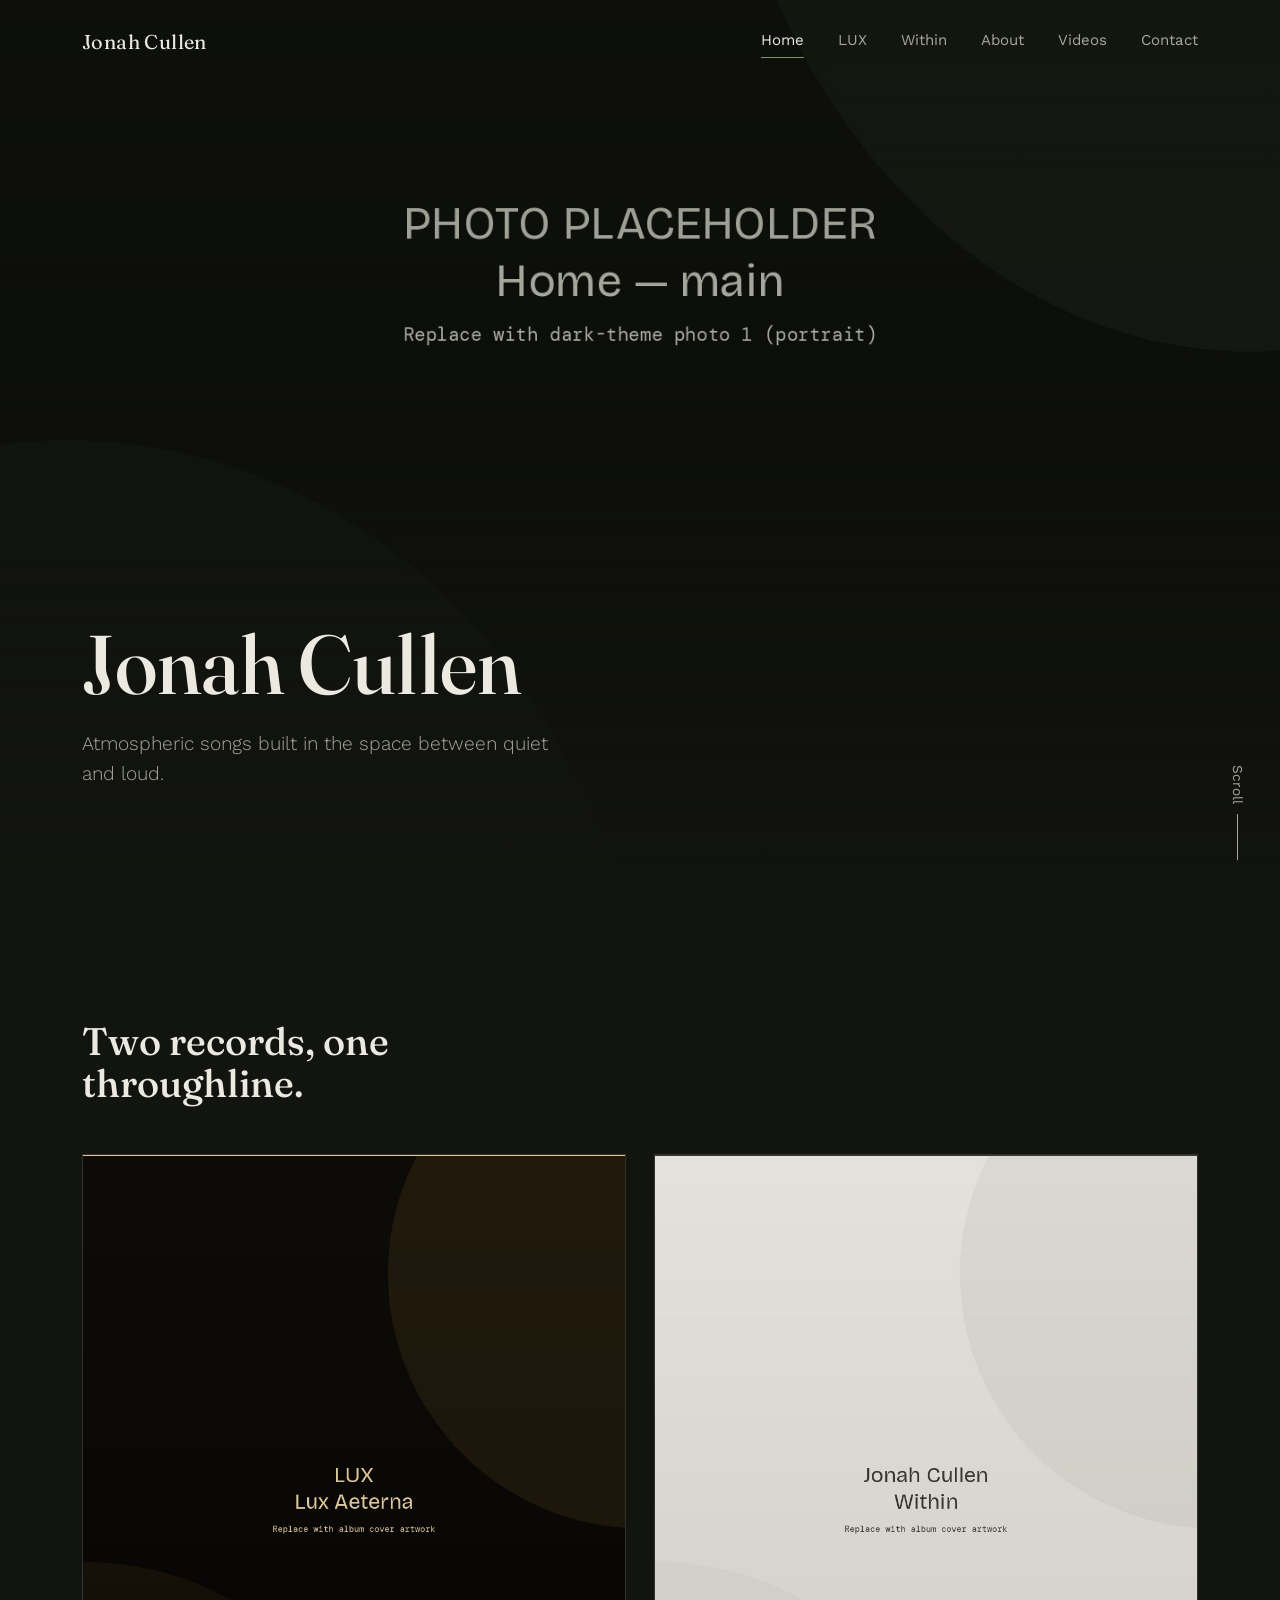
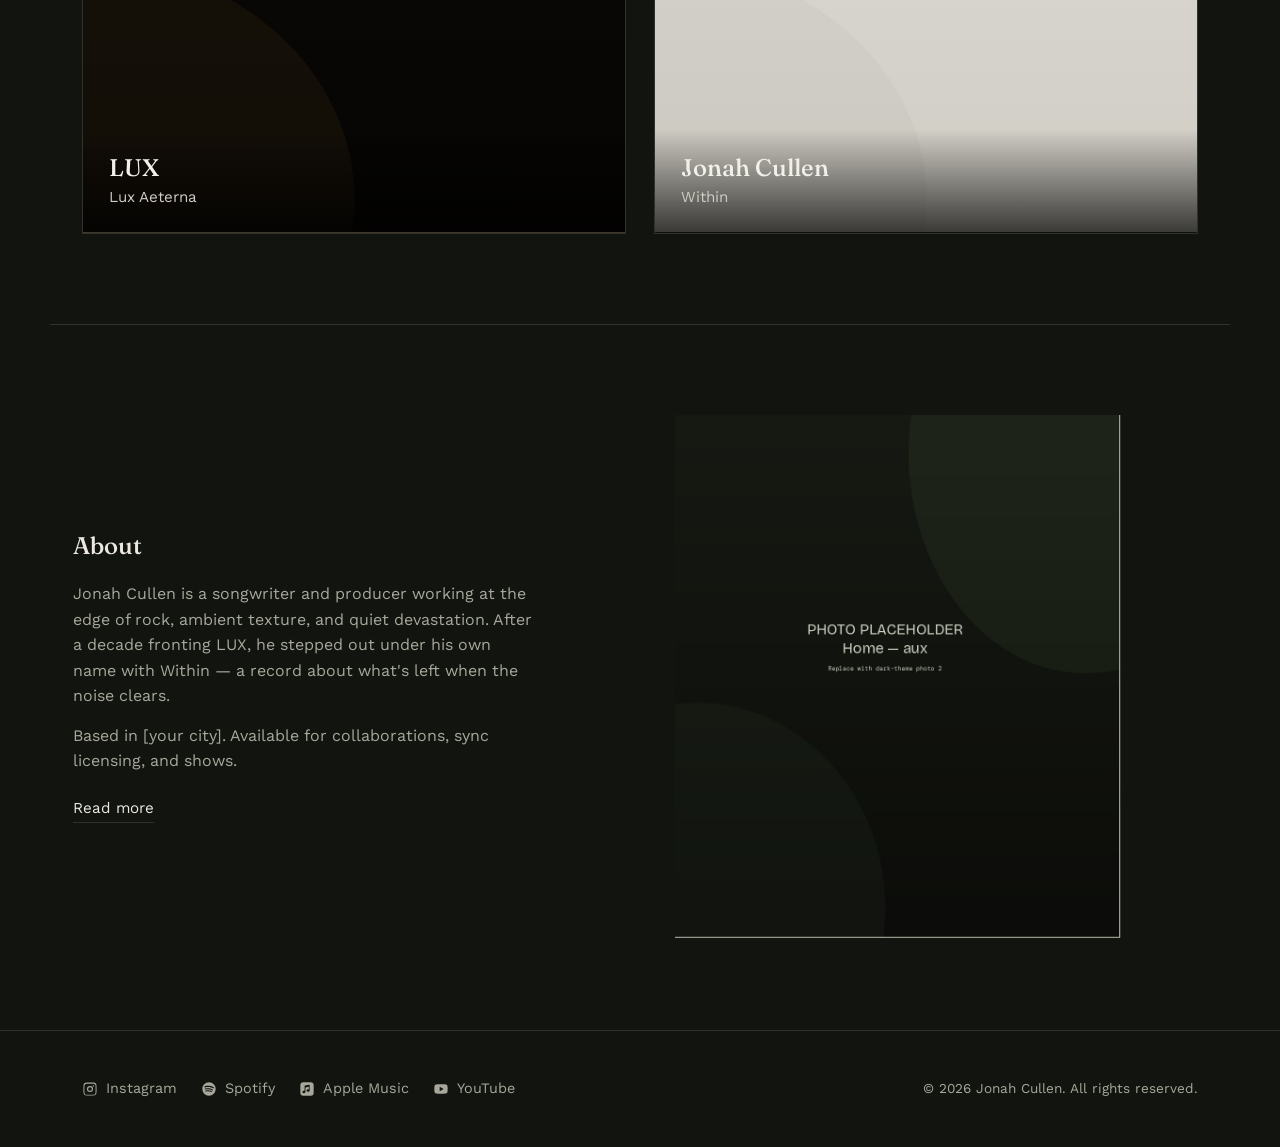
==== index.html @ a2bc6dee "initial commit template" ====
<!DOCTYPE html>
<html lang="en">
<head>
<meta charset="UTF-8">
<meta name="viewport" content="width=device-width, initial-scale=1.0">
<title>Jonah Cullen</title>
<meta name="description" content="Official site of Jonah Cullen — solo artist and former member of LUX.">
<link rel="stylesheet" href="style.css">
</head>
<body>

<header class="site-header" id="siteHeader">
  <div class="header-inner">
    <a href="index.html" class="logo">Jonah Cullen</a>
    <button class="nav-toggle" id="navToggle" aria-label="Toggle menu" aria-expanded="false"><span></span></button>
    <nav class="site-nav" id="siteNav">
      <a href="index.html" class="is-active">Home</a>
      <a href="lux.html">LUX</a>
      <a href="within.html">Within</a>
      <a href="about.html">About</a>
      <a href="videos.html">Videos</a>
      <a href="contact.html">Contact</a>
    </nav>
  </div>
</header>

<section class="hero">
  <div class="hero-media" data-parallax data-parallax-speed="0.35">
    <!-- Replace with one of your two dark-theme home photos -->
    <img src="images/home-main.jpg" alt="Jonah Cullen, dark portrait">
  </div>
  <div class="hero-scrim"></div>
  <div class="hero-content">
    <h1 class="hero-name">Jonah Cullen</h1>
    <p class="hero-tagline"><!-- PLACEHOLDER: one-line description of your sound --> Atmospheric songs built in the space between quiet and loud.</p>
  </div>
  <a href="#work" class="hero-scroll-cue">Scroll</a>
</section>

<section class="projects" id="work">
  <div class="wrap">
    <h2 class="section-title">Two records, one throughline.</h2>
    <div class="project-grid">
      <a class="project-tile" href="lux.html">
        <!-- Replace with LUX album cover -->
        <img src="images/lux-cover.jpg" alt="Lux Aeterna album cover">
        <div class="project-tile-info">
          <h3>LUX</h3>
          <p>Lux Aeterna</p>
        </div>
      </a>
      <a class="project-tile" href="within.html">
        <!-- Replace with Within album cover -->
        <img src="images/within-cover.jpg" alt="Within album cover">
        <div class="project-tile-info">
          <h3>Jonah Cullen</h3>
          <p>Within</p>
        </div>
      </a>
    </div>
  </div>
</section>

<hr class="rule">

<section class="split">
  <div class="split-text wrap" style="padding:0;">
    <h2>About</h2>
    <!-- PLACEHOLDER BIO — replace with your own copy -->
    <p>Jonah Cullen is a songwriter and producer working at the edge of rock, ambient texture, and quiet devastation. After a decade fronting LUX, he stepped out under his own name with Within — a record about what's left when the noise clears.</p>
    <p>Based in [your city]. Available for collaborations, sync licensing, and shows.</p>
    <a href="about.html" class="text-link">Read more</a>
  </div>
  <div class="split-media" data-parallax data-parallax-speed="0.12">
    <!-- Replace with your second dark-theme home photo -->
    <img src="images/home-aux.jpg" alt="Jonah Cullen, candid photo" class="small-photo">
  </div>
</section>

<footer class="site-footer">
  <div class="footer-inner">
    <div class="footer-social">
      <!-- TODO: replace href="#" with your real profile URLs -->
      <a class="social-link" href="#" target="_blank" rel="noopener" aria-label="Instagram">
        <svg viewBox="0 0 24 24"><path d="M12 2.2c3.2 0 3.6 0 4.85.07 3.25.15 4.77 1.69 4.92 4.92.06 1.25.07 1.62.07 4.81s-.01 3.56-.07 4.81c-.15 3.23-1.66 4.77-4.92 4.92-1.25.06-1.62.07-4.85.07s-3.6-.01-4.85-.07c-3.26-.15-4.77-1.7-4.92-4.92-.06-1.25-.07-1.62-.07-4.81s.02-3.56.07-4.81c.15-3.23 1.66-4.77 4.92-4.92C8.4 2.21 8.8 2.2 12 2.2zm0 1.8c-3.15 0-3.52.01-4.76.07-2.34.11-3.44 1.22-3.55 3.55-.06 1.24-.07 1.6-.07 4.75s.01 3.51.07 4.75c.11 2.32 1.2 3.44 3.55 3.55 1.24.06 1.6.07 4.76.07s3.52-.01 4.76-.07c2.34-.11 3.44-1.22 3.55-3.55.06-1.24.07-1.6.07-4.75s-.01-3.51-.07-4.75c-.11-2.32-1.2-3.44-3.55-3.55C15.52 4.01 15.15 4 12 4zm0 3.4a4.6 4.6 0 1 1 0 9.2 4.6 4.6 0 0 1 0-9.2zm0 1.8a2.8 2.8 0 1 0 0 5.6 2.8 2.8 0 0 0 0-5.6zm4.8-2.9a1.08 1.08 0 1 1 0 2.15 1.08 1.08 0 0 1 0-2.15z"/></svg>
        Instagram
      </a>
      <a class="social-link" href="#" target="_blank" rel="noopener" aria-label="Spotify">
        <svg viewBox="0 0 24 24"><path d="M12 2C6.48 2 2 6.48 2 12s4.48 10 10 10 10-4.48 10-10S17.52 2 12 2zm4.59 14.42a.62.62 0 0 1-.86.2c-2.35-1.44-5.3-1.76-8.79-.96a.62.62 0 1 1-.27-1.2c3.82-.87 7.1-.5 9.72 1.1.3.18.4.57.2.86zm1.22-2.72a.77.77 0 0 1-1.07.25c-2.69-1.65-6.79-2.13-9.97-1.17a.78.78 0 0 1-.45-1.49c3.63-1.1 8.14-.56 11.24 1.34.37.23.48.71.25 1.07zm.1-2.83c-3.23-1.92-8.56-2.1-11.65-1.16a.93.93 0 1 1-.54-1.78c3.54-1.07 9.43-.87 13.15 1.34a.93.93 0 0 1-.96 1.6z"/></svg>
        Spotify
      </a>
      <a class="social-link" href="#" target="_blank" rel="noopener" aria-label="Apple Music">
        <svg viewBox="0 0 24 24"><path d="M17.5 2h-11A4.5 4.5 0 0 0 2 6.5v11A4.5 4.5 0 0 0 6.5 22h11a4.5 4.5 0 0 0 4.5-4.5v-11A4.5 4.5 0 0 0 17.5 2zM16 7.2v6.9c0 1.2-.9 2.1-2.4 2.1-1.3 0-2.2-.7-2.2-1.8 0-1 .8-1.7 1.9-1.9l1.4-.2V8.6l-5 1v6.5c0 1.2-.9 2.1-2.4 2.1-1.3 0-2.2-.7-2.2-1.8 0-1 .8-1.7 1.9-1.9l1.4-.2V7.5c0-.4.2-.6.6-.7l6-1.2c.5-.1 1 .2 1 .8z"/></svg>
        Apple Music
      </a>
      <a class="social-link" href="#" target="_blank" rel="noopener" aria-label="YouTube">
        <svg viewBox="0 0 24 24"><path d="M22 12s0-3.2-.4-4.7a2.9 2.9 0 0 0-2-2C17.9 5 12 5 12 5s-5.9 0-7.6.3a2.9 2.9 0 0 0-2 2C2 8.8 2 12 2 12s0 3.2.4 4.7a2.9 2.9 0 0 0 2 2C6.1 19 12 19 12 19s5.9 0 7.6-.3a2.9 2.9 0 0 0 2-2C22 15.2 22 12 22 12zM10 15.5v-7l6 3.5-6 3.5z"/></svg>
        YouTube
      </a>
    </div>
    <p class="footer-note">&copy; 2026 Jonah Cullen. All rights reserved.</p>
  </div>
</footer>

<script src="script.js"></script>
</body>
</html>
---- style.css ----
/* ==========================================================================
   Jonah Cullen / LUX — site stylesheet
   ========================================================================== */

@import url('https://fonts.googleapis.com/css2?family=Fraunces:opsz,wght@9..144,300;9..144,400;9..144,500;9..144,600&family=Work+Sans:wght@300;400;500;600&display=swap');

/* ----- Reset ----- */
*, *::before, *::after { box-sizing: border-box; }
html, body, h1, h2, h3, h4, p, ul, li, figure { margin: 0; padding: 0; }
ul { list-style: none; }
a { color: inherit; text-decoration: none; }
img { max-width: 100%; display: block; }
button { font: inherit; background: none; border: none; cursor: pointer; color: inherit; }
html { scroll-behavior: smooth; }

@media (prefers-reduced-motion: reduce) {
  html { scroll-behavior: auto; }
  * { animation-duration: 0.01ms !important; animation-iteration-count: 1 !important; transition-duration: 0.01ms !important; }
}

/* ----- Design tokens: dark theme (default — Home / About / Videos / Contact) ----- */
:root {
  --bg: #12140f;
  --bg-alt: #191c16;
  --bg-raised: #1f2319;
  --text: #ece9e1;
  --text-dim: #a7a89b;
  --accent: #7c9470;
  --accent-soft: rgba(124, 148, 112, 0.16);
  --line: rgba(236, 233, 225, 0.14);
  --serif: 'Fraunces', Georgia, serif;
  --sans: 'Work Sans', -apple-system, BlinkMacSystemFont, 'Segoe UI', sans-serif;
  --maxw: 1180px;
  --focus: #d8dfce;
}

/* ----- LUX theme override ----- */
body.theme-lux {
  --bg: #0a0a09;
  --bg-alt: #131210;
  --bg-raised: #191713;
  --text: #ece6d8;
  --text-dim: #9b9284;
  --accent: #b6892f;
  --accent-soft: rgba(182, 137, 47, 0.16);
  --line: rgba(236, 230, 216, 0.14);
  --focus: #d9b86a;
}

/* ----- Within theme override (light) ----- */
body.theme-within {
  --bg: #e4e2dd;
  --bg-alt: #dbd8d1;
  --bg-raised: #d2cfc7;
  --text: #2a2a27;
  --text-dim: #6c6c66;
  --accent: #8c8b83;
  --accent-soft: rgba(60, 60, 55, 0.08);
  --line: rgba(42, 42, 39, 0.16);
  --focus: #3c3c37;
}

body {
  background: var(--bg);
  color: var(--text);
  font-family: var(--sans);
  font-weight: 400;
  line-height: 1.6;
  transition: background 0.4s ease, color 0.4s ease;
  overflow-x: hidden;
}

h1, h2, h3 { font-family: var(--serif); font-weight: 500; line-height: 1.1; }

:focus-visible {
  outline: 2px solid var(--focus);
  outline-offset: 3px;
}

.wrap { max-width: var(--maxw); margin: 0 auto; padding: 0 32px; }

.section-title {
  font-size: clamp(1.6rem, 3vw, 2.4rem);
  font-weight: 500;
  max-width: 20ch;
  margin-bottom: 1.2em;
}

.eyebrow-none { display: none; } /* placeholder hook, unused intentionally */

/* ----- Header / Nav ----- */
.site-header {
  position: fixed;
  top: 0; left: 0; right: 0;
  z-index: 100;
  padding: 26px 0;
  transition: background 0.35s ease, padding 0.35s ease, border-color 0.35s ease;
  border-bottom: 1px solid transparent;
}
.site-header.is-scrolled {
  background: rgba(18, 20, 15, 0.86);
  backdrop-filter: blur(10px);
  padding: 16px 0;
  border-bottom: 1px solid var(--line);
}
body.theme-lux .site-header.is-scrolled { background: rgba(10, 10, 9, 0.86); }
body.theme-within .site-header.is-scrolled { background: rgba(228, 226, 221, 0.88); }

.header-inner {
  max-width: var(--maxw);
  margin: 0 auto;
  padding: 0 32px;
  display: flex;
  align-items: center;
  justify-content: space-between;
}

.logo {
  font-family: var(--serif);
  font-size: 1.25rem;
  letter-spacing: 0.02em;
}

.site-nav {
  display: flex;
  gap: 34px;
}
.site-nav a {
  font-size: 0.94rem;
  color: var(--text-dim);
  position: relative;
  padding-bottom: 4px;
}
.site-nav a:hover,
.site-nav a.is-active {
  color: var(--text);
}
.site-nav a.is-active::after {
  content: '';
  position: absolute;
  left: 0; right: 0; bottom: -2px;
  height: 1px;
  background: var(--accent);
}

.nav-toggle {
  display: none;
  width: 26px; height: 20px;
  position: relative;
  z-index: 101;
}
.nav-toggle span,
.nav-toggle span::before,
.nav-toggle span::after {
  content: '';
  position: absolute;
  left: 0; right: 0;
  height: 1.5px;
  background: var(--text);
  transition: transform 0.3s ease, opacity 0.3s ease;
}
.nav-toggle span { top: 9px; }
.nav-toggle span::before { top: -8px; }
.nav-toggle span::after { top: 8px; }
.nav-toggle[aria-expanded="true"] span { background: transparent; }
.nav-toggle[aria-expanded="true"] span::before { transform: translateY(8px) rotate(45deg); }
.nav-toggle[aria-expanded="true"] span::after { transform: translateY(-8px) rotate(-45deg); }

@media (max-width: 780px) {
  .nav-toggle { display: block; }
  .site-nav {
    position: fixed;
    inset: 0;
    background: var(--bg);
    flex-direction: column;
    justify-content: center;
    align-items: center;
    gap: 28px;
    transform: translateX(100%);
    transition: transform 0.4s ease;
  }
  .site-nav a { font-size: 1.4rem; }
  .site-nav.is-open { transform: translateX(0); }
}

/* ----- Hero ----- */
.hero {
  position: relative;
  height: 100vh;
  min-height: 560px;
  overflow: hidden;
  display: flex;
  align-items: flex-end;
}
.hero-media {
  position: absolute;
  inset: -10% 0 -10% 0;
  z-index: 0;
}
.hero-media img {
  width: 100%; height: 100%;
  object-fit: cover;
  will-change: transform;
}
.hero-scrim {
  position: absolute;
  inset: 0;
  background: linear-gradient(180deg, rgba(10,10,9,0.35) 0%, rgba(10,10,9,0.15) 40%, var(--bg) 100%);
  z-index: 1;
}
body.theme-within .hero-scrim {
  background: linear-gradient(180deg, rgba(228,226,221,0.25) 0%, rgba(228,226,221,0.1) 40%, var(--bg) 100%);
}
.hero-content {
  position: relative;
  z-index: 2;
  padding: 0 32px 110px;
  max-width: var(--maxw);
  margin: 0 auto;
  width: 100%;
  opacity: 0;
  transform: translateY(18px);
  animation: hero-in 1.1s cubic-bezier(.2,.7,.3,1) 0.15s forwards;
}
@keyframes hero-in {
  to { opacity: 1; transform: translateY(0); }
}
.hero-name {
  font-size: clamp(2.6rem, 7vw, 5.2rem);
  max-width: 12ch;
}
.hero-tagline {
  margin-top: 18px;
  font-size: clamp(1rem, 1.6vw, 1.2rem);
  color: var(--text-dim);
  max-width: 42ch;
  font-weight: 300;
}
.hero-meta {
  margin-top: 14px;
  font-size: 0.95rem;
  color: var(--text-dim);
}
.hero-scroll-cue {
  position: absolute;
  right: 32px;
  bottom: 40px;
  z-index: 2;
  font-size: 0.85rem;
  color: var(--text-dim);
  writing-mode: vertical-rl;
  display: flex;
  align-items: center;
  gap: 10px;
}
.hero-scroll-cue::after {
  content: '';
  width: 1px;
  height: 46px;
  background: var(--text-dim);
}

/* ----- Buttons / links ----- */
.btn {
  display: inline-block;
  padding: 13px 28px;
  border: 1px solid var(--line);
  border-radius: 2px;
  font-size: 0.92rem;
  transition: border-color 0.25s ease, background 0.25s ease;
}
.btn:hover { border-color: var(--accent); background: var(--accent-soft); }
.btn-solid {
  background: var(--accent);
  color: var(--bg);
  border-color: var(--accent);
}
.btn-solid:hover { opacity: 0.88; background: var(--accent); }

.text-link {
  border-bottom: 1px solid var(--line);
  padding-bottom: 2px;
  font-size: 0.95rem;
}
.text-link:hover { border-color: var(--accent); color: var(--accent); }

/* ----- Projects grid (home) ----- */
.projects { padding: 120px 0 90px; }
.project-grid {
  display: grid;
  grid-template-columns: 1fr 1fr;
  gap: 28px;
  margin-top: 50px;
}
.project-tile {
  position: relative;
  display: block;
  aspect-ratio: 4 / 5;
  overflow: hidden;
  border: 1px solid var(--line);
}
.project-tile img {
  width: 100%; height: 100%;
  object-fit: cover;
  transition: transform 0.6s cubic-bezier(.2,.7,.3,1);
}
.project-tile:hover img { transform: scale(1.045); }
.project-tile-info {
  position: absolute;
  left: 0; right: 0; bottom: 0;
  padding: 26px 26px 24px;
  background: linear-gradient(0deg, rgba(0,0,0,0.72) 0%, rgba(0,0,0,0) 100%);
}
.project-tile-info h3 { font-size: 1.5rem; color: #f2f0e8; }
.project-tile-info p { color: #cfcdc2; font-size: 0.95rem; margin-top: 4px; }

@media (max-width: 700px) {
  .project-grid { grid-template-columns: 1fr; }
}

/* ----- Two-column intro / bio sections ----- */
.split {
  padding: 90px 0;
  display: grid;
  grid-template-columns: 1fr 1fr;
  gap: 70px;
  align-items: center;
}
.split.split-reverse { direction: rtl; }
.split.split-reverse > * { direction: ltr; }
.split-text h2 { margin-bottom: 22px; }
.split-text p { color: var(--text-dim); max-width: 46ch; }
.split-text p + p { margin-top: 14px; }
.split-text .text-link { display: inline-block; margin-top: 22px; }
.split-media { overflow: hidden; }
.split-media img { width: 100%; }

@media (max-width: 820px) {
  .split { grid-template-columns: 1fr; gap: 34px; padding: 60px 0; }
  .split.split-reverse { direction: ltr; }
}

/* ----- Divider ----- */
.rule {
  border: none;
  border-top: 1px solid var(--line);
  max-width: var(--maxw);
  margin: 0 auto;
}

/* ----- Album page: header block ----- */
.album-hero {
  padding: 160px 0 60px;
  text-align: center;
}
.album-hero .album-kicker {
  color: var(--text-dim);
  font-size: 0.95rem;
  margin-bottom: 10px;
}
.album-hero h1 {
  font-size: clamp(2.4rem, 6vw, 4rem);
}
.album-hero .album-year {
  color: var(--text-dim);
  margin-top: 10px;
}

.album-cover {
  width: min(340px, 70vw);
  margin: 46px auto 0;
  border: 1px solid var(--line);
  box-shadow: 0 30px 60px -20px rgba(0,0,0,0.55);
}
body.theme-within .album-cover { box-shadow: 0 30px 60px -25px rgba(0,0,0,0.18); }

/* ----- Player ----- */
.player-section { padding: 20px 0 100px; }
.player-section .wrap { max-width: 780px; }

.track-list { border-top: 1px solid var(--line); }
.track {
  display: grid;
  grid-template-columns: 40px 36px 1fr auto;
  align-items: center;
  gap: 18px;
  padding: 16px 4px;
  border-bottom: 1px solid var(--line);
  cursor: pointer;
  transition: background 0.2s ease;
}
.track:hover { background: var(--bg-alt); }
.track.is-active { background: var(--accent-soft); }
.track.is-active .track-title { color: var(--accent); }
.track-number {
  color: var(--text-dim);
  font-size: 0.9rem;
  font-variant-numeric: tabular-nums;
}
.track-play {
  width: 36px; height: 36px;
  border: 1px solid var(--line);
  border-radius: 50%;
  display: flex; align-items: center; justify-content: center;
  flex-shrink: 0;
  transition: border-color 0.2s ease, background 0.2s ease;
}
.track:hover .track-play,
.track.is-active .track-play { border-color: var(--accent); }
.track-play svg { width: 12px; height: 12px; fill: var(--text); }
.track.is-active .track-play svg { fill: var(--accent); }
.track-play .icon-pause { display: none; }
.track.is-playing .track-play .icon-play { display: none; }
.track.is-playing .track-play .icon-pause { display: block; }

.track-title { font-size: 1rem; }
.track-duration {
  color: var(--text-dim);
  font-size: 0.88rem;
  font-variant-numeric: tabular-nums;
}

.player-bar {
  margin-top: 26px;
  border: 1px solid var(--line);
  background: var(--bg-alt);
  padding: 16px 20px;
  display: grid;
  grid-template-columns: 44px 1fr auto;
  align-items: center;
  gap: 18px;
}
.player-toggle {
  width: 40px; height: 40px;
  border: 1px solid var(--line);
  border-radius: 50%;
  display: flex; align-items: center; justify-content: center;
}
.player-toggle svg { width: 13px; height: 13px; fill: var(--text); }
.player-toggle .icon-pause { display: none; }
.player-bar.is-playing .icon-play { display: none; }
.player-bar.is-playing .icon-pause { display: block; }

.player-info { min-width: 0; }
.player-track-title {
  font-size: 0.95rem;
  margin-bottom: 8px;
  white-space: nowrap;
  overflow: hidden;
  text-overflow: ellipsis;
}
.player-progress {
  height: 3px;
  background: var(--line);
  cursor: pointer;
  position: relative;
}
.player-progress-fill {
  position: absolute;
  left: 0; top: 0; bottom: 0;
  width: 0%;
  background: var(--accent);
}
.player-time {
  font-size: 0.82rem;
  color: var(--text-dim);
  font-variant-numeric: tabular-nums;
  white-space: nowrap;
}

@media (max-width: 560px) {
  .track { grid-template-columns: 28px 32px 1fr; }
  .track-duration { display: none; }
  .player-bar { grid-template-columns: 40px 1fr; }
  .player-time { display: none; }
}

/* ----- Notes / liner text on album pages ----- */
.liner-notes { padding: 30px 0 100px; }
.liner-notes .wrap { max-width: 640px; }
.liner-notes p { color: var(--text-dim); }
.liner-notes p + p { margin-top: 14px; }

/* ----- About page ----- */
.about-hero { padding: 150px 0 30px; }
.about-hero h1 { font-size: clamp(2.2rem, 5vw, 3.4rem); max-width: 14ch; }

.bio-block { padding: 50px 0; }
.bio-block .wrap { max-width: 680px; }
.bio-block p { color: var(--text-dim); font-size: 1.05rem; }
.bio-block p + p { margin-top: 18px; }

/* ----- Videos page ----- */
.videos-hero { padding: 150px 0 20px; }
.videos-hero h1 { font-size: clamp(2.2rem, 5vw, 3.4rem); }
.videos-hero p { color: var(--text-dim); margin-top: 14px; max-width: 50ch; }

.video-grid {
  padding: 50px 0 110px;
  display: grid;
  grid-template-columns: 1fr 1fr;
  gap: 40px 30px;
}
.video-card video,
.video-card .video-placeholder {
  width: 100%;
  aspect-ratio: 16 / 9;
  background: var(--bg-raised);
  border: 1px solid var(--line);
}
.video-placeholder {
  display: flex;
  align-items: center;
  justify-content: center;
  color: var(--text-dim);
  font-size: 0.9rem;
  text-align: center;
  padding: 20px;
}
.video-card h3 { margin-top: 16px; font-size: 1.1rem; font-weight: 500; }
.video-card p { color: var(--text-dim); font-size: 0.92rem; margin-top: 4px; }

@media (max-width: 780px) {
  .video-grid { grid-template-columns: 1fr; }
}

/* ----- Contact page ----- */
.contact-hero { padding: 150px 0 20px; }
.contact-hero h1 { font-size: clamp(2.2rem, 5vw, 3.4rem); }
.contact-hero p { color: var(--text-dim); margin-top: 14px; max-width: 50ch; }

.contact-block { padding: 50px 0 110px; display: grid; grid-template-columns: 1fr 1fr; gap: 60px; }
.contact-form { display: flex; flex-direction: column; gap: 18px; }
.field { display: flex; flex-direction: column; gap: 8px; }
.field label { font-size: 0.88rem; color: var(--text-dim); }
.field input, .field textarea {
  background: var(--bg-alt);
  border: 1px solid var(--line);
  color: var(--text);
  padding: 12px 14px;
  font-family: var(--sans);
  font-size: 0.95rem;
  border-radius: 2px;
}
.field textarea { resize: vertical; min-height: 130px; }
.field input:focus, .field textarea:focus { border-color: var(--accent); outline: none; }

.contact-direct h2 { margin-bottom: 18px; font-size: 1.3rem; }
.contact-direct p { color: var(--text-dim); }
.contact-social { margin-top: 28px; display: flex; gap: 20px; flex-wrap: wrap; }

@media (max-width: 780px) {
  .contact-block { grid-template-columns: 1fr; gap: 40px; }
}

/* ----- Social icons (footer + contact) ----- */
.social-link {
  display: inline-flex;
  align-items: center;
  gap: 8px;
  color: var(--text-dim);
  font-size: 0.9rem;
}
.social-link:hover { color: var(--accent); }
.social-link svg { width: 16px; height: 16px; fill: currentColor; }

/* ----- Footer ----- */
.site-footer {
  border-top: 1px solid var(--line);
  padding: 46px 0;
}
.footer-inner {
  max-width: var(--maxw);
  margin: 0 auto;
  padding: 0 32px;
  display: flex;
  justify-content: space-between;
  align-items: center;
  flex-wrap: wrap;
  gap: 20px;
}
.footer-social { display: flex; gap: 24px; flex-wrap: wrap; }
.footer-note { color: var(--text-dim); font-size: 0.85rem; }

/* ----- Utility ----- */
.small-photo {
  max-width: 420px;
}
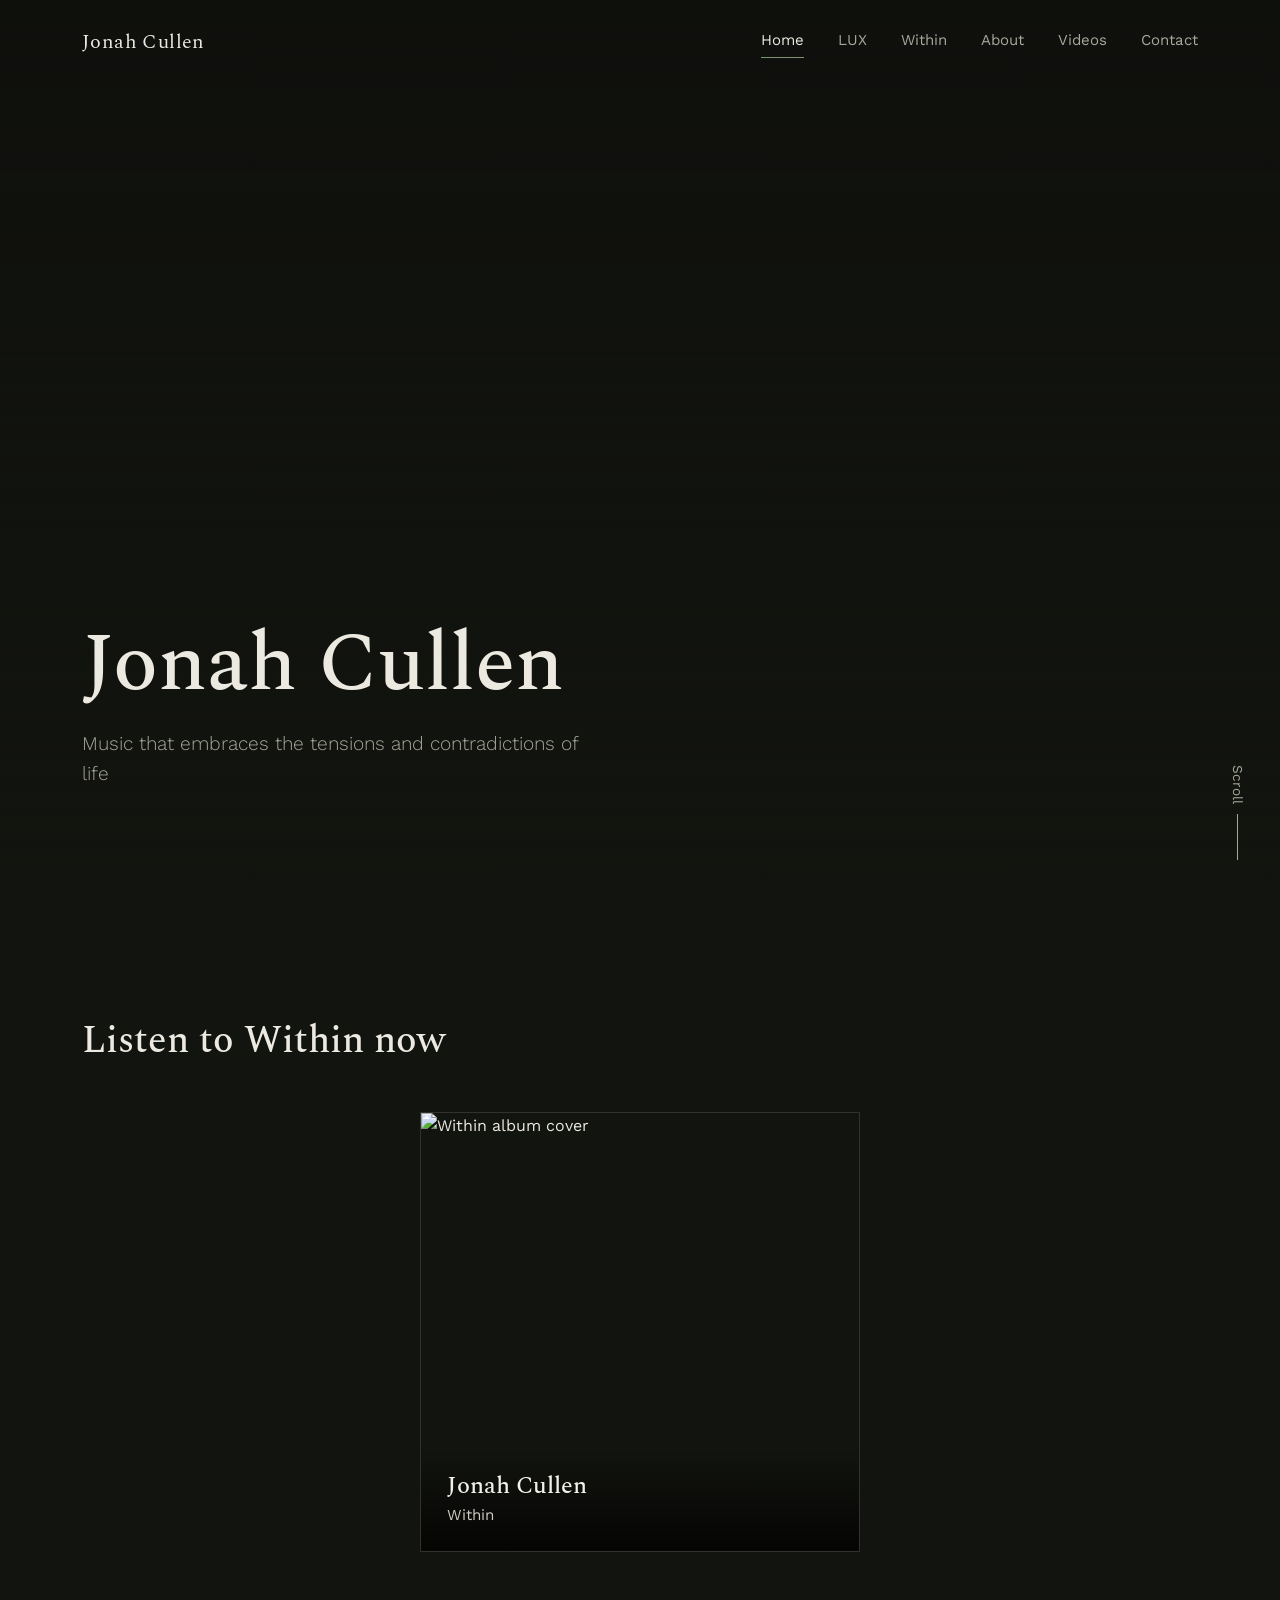
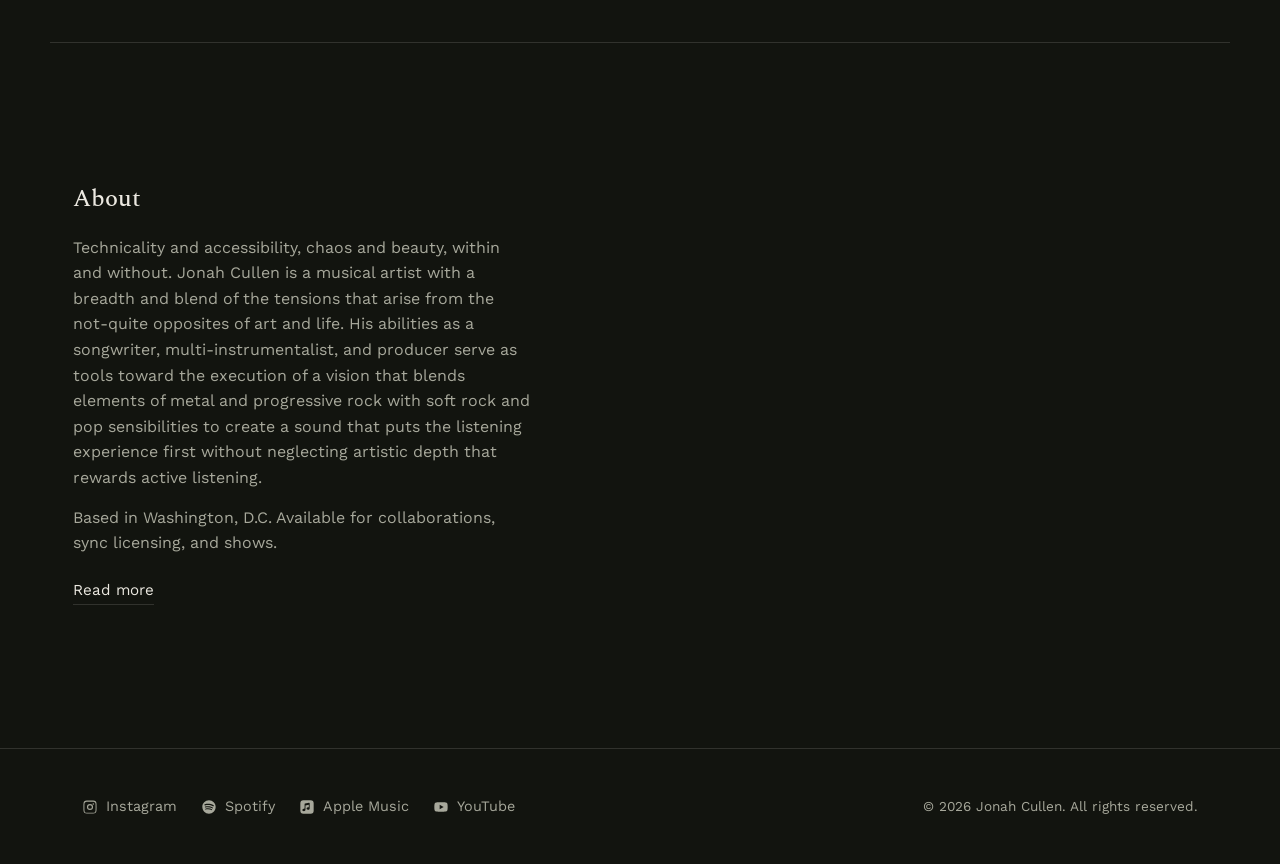
==== commit 6fdfcf09: "populate with audio files and images" ====
--- a/index.html
+++ b/index.html
@@ -4,7 +4,7 @@
 <meta charset="UTF-8">
 <meta name="viewport" content="width=device-width, initial-scale=1.0">
 <title>Jonah Cullen</title>
-<meta name="description" content="Official site of Jonah Cullen — solo artist and former member of LUX.">
+<meta name="description" content="Jonah Cullen Music - Official Site">
 <link rel="stylesheet" href="style.css">
 </head>
 <body>
@@ -24,34 +24,26 @@
   </div>
 </header>
 
-<section class="hero">
+<section class="hero hero-fit-photo">
   <div class="hero-media" data-parallax data-parallax-speed="0.35">
-    <!-- Replace with one of your two dark-theme home photos -->
-    <img src="images/home-main.jpg" alt="Jonah Cullen, dark portrait">
+    <!-- If this photo crops oddly, adjust the object-position value on
+         .hero-media img in style.css (search for "hero-media img"). -->
+    <img src="images/dark_main.jpeg" alt="Jonah Cullen, dark portrait">
   </div>
   <div class="hero-scrim"></div>
   <div class="hero-content">
     <h1 class="hero-name">Jonah Cullen</h1>
-    <p class="hero-tagline"><!-- PLACEHOLDER: one-line description of your sound --> Atmospheric songs built in the space between quiet and loud.</p>
+    <p class="hero-tagline">Music that embraces the tensions and contradictions of life</p>
   </div>
   <a href="#work" class="hero-scroll-cue">Scroll</a>
 </section>
 
 <section class="projects" id="work">
   <div class="wrap">
-    <h2 class="section-title">Two records, one throughline.</h2>
+    <h2 class="section-title">Listen to Within now</h2>
     <div class="project-grid">
-      <a class="project-tile" href="lux.html">
-        <!-- Replace with LUX album cover -->
-        <img src="images/lux-cover.jpg" alt="Lux Aeterna album cover">
-        <div class="project-tile-info">
-          <h3>LUX</h3>
-          <p>Lux Aeterna</p>
-        </div>
-      </a>
       <a class="project-tile" href="within.html">
-        <!-- Replace with Within album cover -->
-        <img src="images/within-cover.jpg" alt="Within album cover">
+        <img src="images/within_album_cover.jpg" alt="Within album cover">
         <div class="project-tile-info">
           <h3>Jonah Cullen</h3>
           <p>Within</p>
@@ -66,34 +58,33 @@
 <section class="split">
   <div class="split-text wrap" style="padding:0;">
     <h2>About</h2>
-    <!-- PLACEHOLDER BIO — replace with your own copy -->
-    <p>Jonah Cullen is a songwriter and producer working at the edge of rock, ambient texture, and quiet devastation. After a decade fronting LUX, he stepped out under his own name with Within — a record about what's left when the noise clears.</p>
-    <p>Based in [your city]. Available for collaborations, sync licensing, and shows.</p>
+    <p>Technicality and accessibility, chaos and beauty, within and without. Jonah Cullen is a musical artist with a breadth and blend of the tensions that arise from the not-quite opposites of art and life. His abilities as a songwriter, multi-instrumentalist, and producer serve as tools toward the execution of a vision that blends elements of metal and progressive rock with soft rock and pop sensibilities to create a sound that puts the listening experience first without neglecting artistic depth that rewards active listening.</p>
+    <p>Based in Washington, D.C. Available for collaborations, sync licensing, and shows.</p>
     <a href="about.html" class="text-link">Read more</a>
   </div>
   <div class="split-media" data-parallax data-parallax-speed="0.12">
-    <!-- Replace with your second dark-theme home photo -->
-    <img src="images/home-aux.jpg" alt="Jonah Cullen, candid photo" class="small-photo">
+    <!-- If this photo crops oddly, adjust the object-position value on
+         .split-media img in style.css (search for "split-media img"). -->
+    <img src="images/dark1.jpg" alt="Jonah Cullen, bio photo" class="small-photo">
   </div>
 </section>
 
 <footer class="site-footer">
   <div class="footer-inner">
     <div class="footer-social">
-      <!-- TODO: replace href="#" with your real profile URLs -->
-      <a class="social-link" href="#" target="_blank" rel="noopener" aria-label="Instagram">
+      <a class="social-link" href="https://www.instagram.com/jonah_cullen?stkn=MzIwM2lxb25rYWd0&utm_source=qr" target="_blank" rel="noopener" aria-label="Instagram">
         <svg viewBox="0 0 24 24"><path d="M12 2.2c3.2 0 3.6 0 4.85.07 3.25.15 4.77 1.69 4.92 4.92.06 1.25.07 1.62.07 4.81s-.01 3.56-.07 4.81c-.15 3.23-1.66 4.77-4.92 4.92-1.25.06-1.62.07-4.85.07s-3.6-.01-4.85-.07c-3.26-.15-4.77-1.7-4.92-4.92-.06-1.25-.07-1.62-.07-4.81s.02-3.56.07-4.81c.15-3.23 1.66-4.77 4.92-4.92C8.4 2.21 8.8 2.2 12 2.2zm0 1.8c-3.15 0-3.52.01-4.76.07-2.34.11-3.44 1.22-3.55 3.55-.06 1.24-.07 1.6-.07 4.75s.01 3.51.07 4.75c.11 2.32 1.2 3.44 3.55 3.55 1.24.06 1.6.07 4.76.07s3.52-.01 4.76-.07c2.34-.11 3.44-1.22 3.55-3.55.06-1.24.07-1.6.07-4.75s-.01-3.51-.07-4.75c-.11-2.32-1.2-3.44-3.55-3.55C15.52 4.01 15.15 4 12 4zm0 3.4a4.6 4.6 0 1 1 0 9.2 4.6 4.6 0 0 1 0-9.2zm0 1.8a2.8 2.8 0 1 0 0 5.6 2.8 2.8 0 0 0 0-5.6zm4.8-2.9a1.08 1.08 0 1 1 0 2.15 1.08 1.08 0 0 1 0-2.15z"/></svg>
         Instagram
       </a>
-      <a class="social-link" href="#" target="_blank" rel="noopener" aria-label="Spotify">
+      <a class="social-link" href="https://open.spotify.com/artist/4zawUawusSTIvIQHtU4E2L?si=zxTXXb7mRJS4Yf6BM6Irqg&utm_source=copy-link" target="_blank" rel="noopener" aria-label="Spotify">
         <svg viewBox="0 0 24 24"><path d="M12 2C6.48 2 2 6.48 2 12s4.48 10 10 10 10-4.48 10-10S17.52 2 12 2zm4.59 14.42a.62.62 0 0 1-.86.2c-2.35-1.44-5.3-1.76-8.79-.96a.62.62 0 1 1-.27-1.2c3.82-.87 7.1-.5 9.72 1.1.3.18.4.57.2.86zm1.22-2.72a.77.77 0 0 1-1.07.25c-2.69-1.65-6.79-2.13-9.97-1.17a.78.78 0 0 1-.45-1.49c3.63-1.1 8.14-.56 11.24 1.34.37.23.48.71.25 1.07zm.1-2.83c-3.23-1.92-8.56-2.1-11.65-1.16a.93.93 0 1 1-.54-1.78c3.54-1.07 9.43-.87 13.15 1.34a.93.93 0 0 1-.96 1.6z"/></svg>
         Spotify
       </a>
-      <a class="social-link" href="#" target="_blank" rel="noopener" aria-label="Apple Music">
+      <a class="social-link" href="https://music.apple.com/us/artist/jonah-cullen/1609430647" target="_blank" rel="noopener" aria-label="Apple Music">
         <svg viewBox="0 0 24 24"><path d="M17.5 2h-11A4.5 4.5 0 0 0 2 6.5v11A4.5 4.5 0 0 0 6.5 22h11a4.5 4.5 0 0 0 4.5-4.5v-11A4.5 4.5 0 0 0 17.5 2zM16 7.2v6.9c0 1.2-.9 2.1-2.4 2.1-1.3 0-2.2-.7-2.2-1.8 0-1 .8-1.7 1.9-1.9l1.4-.2V8.6l-5 1v6.5c0 1.2-.9 2.1-2.4 2.1-1.3 0-2.2-.7-2.2-1.8 0-1 .8-1.7 1.9-1.9l1.4-.2V7.5c0-.4.2-.6.6-.7l6-1.2c.5-.1 1 .2 1 .8z"/></svg>
         Apple Music
       </a>
-      <a class="social-link" href="#" target="_blank" rel="noopener" aria-label="YouTube">
+      <a class="social-link" href="https://m.youtube.com/channel/UCbyR0lU6v4YIGfctLWPCSPg" target="_blank" rel="noopener" aria-label="YouTube">
         <svg viewBox="0 0 24 24"><path d="M22 12s0-3.2-.4-4.7a2.9 2.9 0 0 0-2-2C17.9 5 12 5 12 5s-5.9 0-7.6.3a2.9 2.9 0 0 0-2 2C2 8.8 2 12 2 12s0 3.2.4 4.7a2.9 2.9 0 0 0 2 2C6.1 19 12 19 12 19s5.9 0 7.6-.3a2.9 2.9 0 0 0 2-2C22 15.2 22 12 22 12zM10 15.5v-7l6 3.5-6 3.5z"/></svg>
         YouTube
       </a>
--- a/style.css
+++ b/style.css
@@ -2,7 +2,7 @@
    Jonah Cullen / LUX — site stylesheet
    ========================================================================== */
 
-@import url('https://fonts.googleapis.com/css2?family=Fraunces:opsz,wght@9..144,300;9..144,400;9..144,500;9..144,600&family=Work+Sans:wght@300;400;500;600&display=swap');
+@import url('https://fonts.googleapis.com/css2?family=Spectral:wght@300;400;500;600;700&family=Work+Sans:wght@300;400;500;600&display=swap');
 
 /* ----- Reset ----- */
 *, *::before, *::after { box-sizing: border-box; }
@@ -28,7 +28,7 @@
   --accent: #7c9470;
   --accent-soft: rgba(124, 148, 112, 0.16);
   --line: rgba(236, 233, 225, 0.14);
-  --serif: 'Fraunces', Georgia, serif;
+  --serif: 'Spectral', Georgia, serif;
   --sans: 'Work Sans', -apple-system, BlinkMacSystemFont, 'Segoe UI', sans-serif;
   --maxw: 1180px;
   --focus: #d8dfce;
@@ -186,8 +186,14 @@
 /* ----- Hero ----- */
 .hero {
   position: relative;
-  height: 100vh;
-  min-height: 560px;
+  /* On most screens this is simply 100vh. But on very wide/short screens,
+     forcing the box to exactly 100vh can make it wider (relative to its
+     height) than the hero photo itself — which forces object-fit:cover to
+     crop the top/bottom to fill that shape. This grows the box taller than
+     100vh on those screens instead, so the full photo shows with no
+     top/bottom crop. Update the 2384/4240 ratio if you swap in a
+     differently-shaped hero photo (height/width of the actual image, in px). */
+  min-height: max(560px, 100vh, calc(100vw * 2384 / 4240));
   overflow: hidden;
   display: flex;
   align-items: flex-end;
@@ -200,6 +206,12 @@
 .hero-media img {
   width: 100%; height: 100%;
   object-fit: cover;
+  /* Adjust the second value (0-100%) to shift which part of the photo stays visible:
+     0% = show as much of the top as the crop allows, 100% = show the bottom.
+     This is already set to 0% (maximum top). See the message accompanying this
+     file for why a photo can still get cropped even at this setting, and what
+     to do about it. */
+  object-position: 50% 0%;
   will-change: transform;
 }
 .hero-scrim {
@@ -284,24 +296,30 @@
 }
 .text-link:hover { border-color: var(--accent); color: var(--accent); }
 
-/* ----- Projects grid (home) ----- */
+/* ----- Featured album (home) ----- */
 .projects { padding: 120px 0 90px; }
 .project-grid {
-  display: grid;
-  grid-template-columns: 1fr 1fr;
-  gap: 28px;
+  display: flex;
+  justify-content: center;
   margin-top: 50px;
+}
+.project-grid .project-tile {
+  width: min(440px, 100%);
 }
 .project-tile {
   position: relative;
   display: block;
-  aspect-ratio: 4 / 5;
+  /* Album covers are almost always square — keeping this at 1:1 means a square
+     cover image shows in full, uncropped. If your cover art isn't square, change
+     this to match its actual ratio (e.g. 4 / 5) instead of forcing a crop. */
+  aspect-ratio: 1 / 1;
   overflow: hidden;
   border: 1px solid var(--line);
 }
 .project-tile img {
   width: 100%; height: 100%;
   object-fit: cover;
+  object-position: center;
   transition: transform 0.6s cubic-bezier(.2,.7,.3,1);
 }
 .project-tile:hover img { transform: scale(1.045); }
@@ -314,9 +332,6 @@
 .project-tile-info h3 { font-size: 1.5rem; color: #f2f0e8; }
 .project-tile-info p { color: #cfcdc2; font-size: 0.95rem; margin-top: 4px; }
 
-@media (max-width: 700px) {
-  .project-grid { grid-template-columns: 1fr; }
-}
 
 /* ----- Two-column intro / bio sections ----- */
 .split {
@@ -333,7 +348,15 @@
 .split-text p + p { margin-top: 14px; }
 .split-text .text-link { display: inline-block; margin-top: 22px; }
 .split-media { overflow: hidden; }
-.split-media img { width: 100%; }
+.split-media img {
+  width: 100%;
+  height: 100%;
+  aspect-ratio: 4 / 5;
+  object-fit: cover;
+  /* Adjust the second value to shift which part of the photo stays visible,
+     same as the hero image above (0% = top, 100% = bottom). */
+  object-position: 50% 30%;
+}
 
 @media (max-width: 820px) {
   .split { grid-template-columns: 1fr; gap: 34px; padding: 60px 0; }
@@ -475,6 +498,26 @@
   .player-time { display: none; }
 }
 
+/* ----- Album credits ----- */
+.credits-list {
+  border-top: 1px solid var(--line);
+  margin-top: 6px;
+}
+.credits-row {
+  display: grid;
+  grid-template-columns: 1fr 1fr;
+  gap: 20px;
+  padding: 13px 0;
+  border-bottom: 1px solid var(--line);
+}
+.credits-role {
+  color: var(--text-dim);
+  font-size: 0.92rem;
+}
+.credits-name {
+  font-size: 0.95rem;
+}
+
 /* ----- Notes / liner text on album pages ----- */
 .liner-notes { padding: 30px 0 100px; }
 .liner-notes .wrap { max-width: 640px; }
@@ -496,26 +539,25 @@
 .videos-hero p { color: var(--text-dim); margin-top: 14px; max-width: 50ch; }
 
 .video-grid {
-  padding: 50px 0 110px;
+  max-width: var(--maxw);
+  margin: 0 auto;
+  padding: 50px 32px 110px;
   display: grid;
   grid-template-columns: 1fr 1fr;
   gap: 40px 30px;
 }
-.video-card video,
-.video-card .video-placeholder {
+.video-embed {
   width: 100%;
   aspect-ratio: 16 / 9;
   background: var(--bg-raised);
   border: 1px solid var(--line);
-}
-.video-placeholder {
-  display: flex;
-  align-items: center;
-  justify-content: center;
-  color: var(--text-dim);
-  font-size: 0.9rem;
-  text-align: center;
-  padding: 20px;
+  overflow: hidden;
+}
+.video-embed iframe {
+  width: 100%;
+  height: 100%;
+  border: 0;
+  display: block;
 }
 .video-card h3 { margin-top: 16px; font-size: 1.1rem; font-weight: 500; }
 .video-card p { color: var(--text-dim); font-size: 0.92rem; margin-top: 4px; }
@@ -529,7 +571,7 @@
 .contact-hero h1 { font-size: clamp(2.2rem, 5vw, 3.4rem); }
 .contact-hero p { color: var(--text-dim); margin-top: 14px; max-width: 50ch; }
 
-.contact-block { padding: 50px 0 110px; display: grid; grid-template-columns: 1fr 1fr; gap: 60px; }
+.contact-block { max-width: var(--maxw); margin: 0 auto; padding: 50px 32px 110px; display: grid; grid-template-columns: 1fr 1fr; gap: 60px; }
 .contact-form { display: flex; flex-direction: column; gap: 18px; }
 .field { display: flex; flex-direction: column; gap: 8px; }
 .field label { font-size: 0.88rem; color: var(--text-dim); }
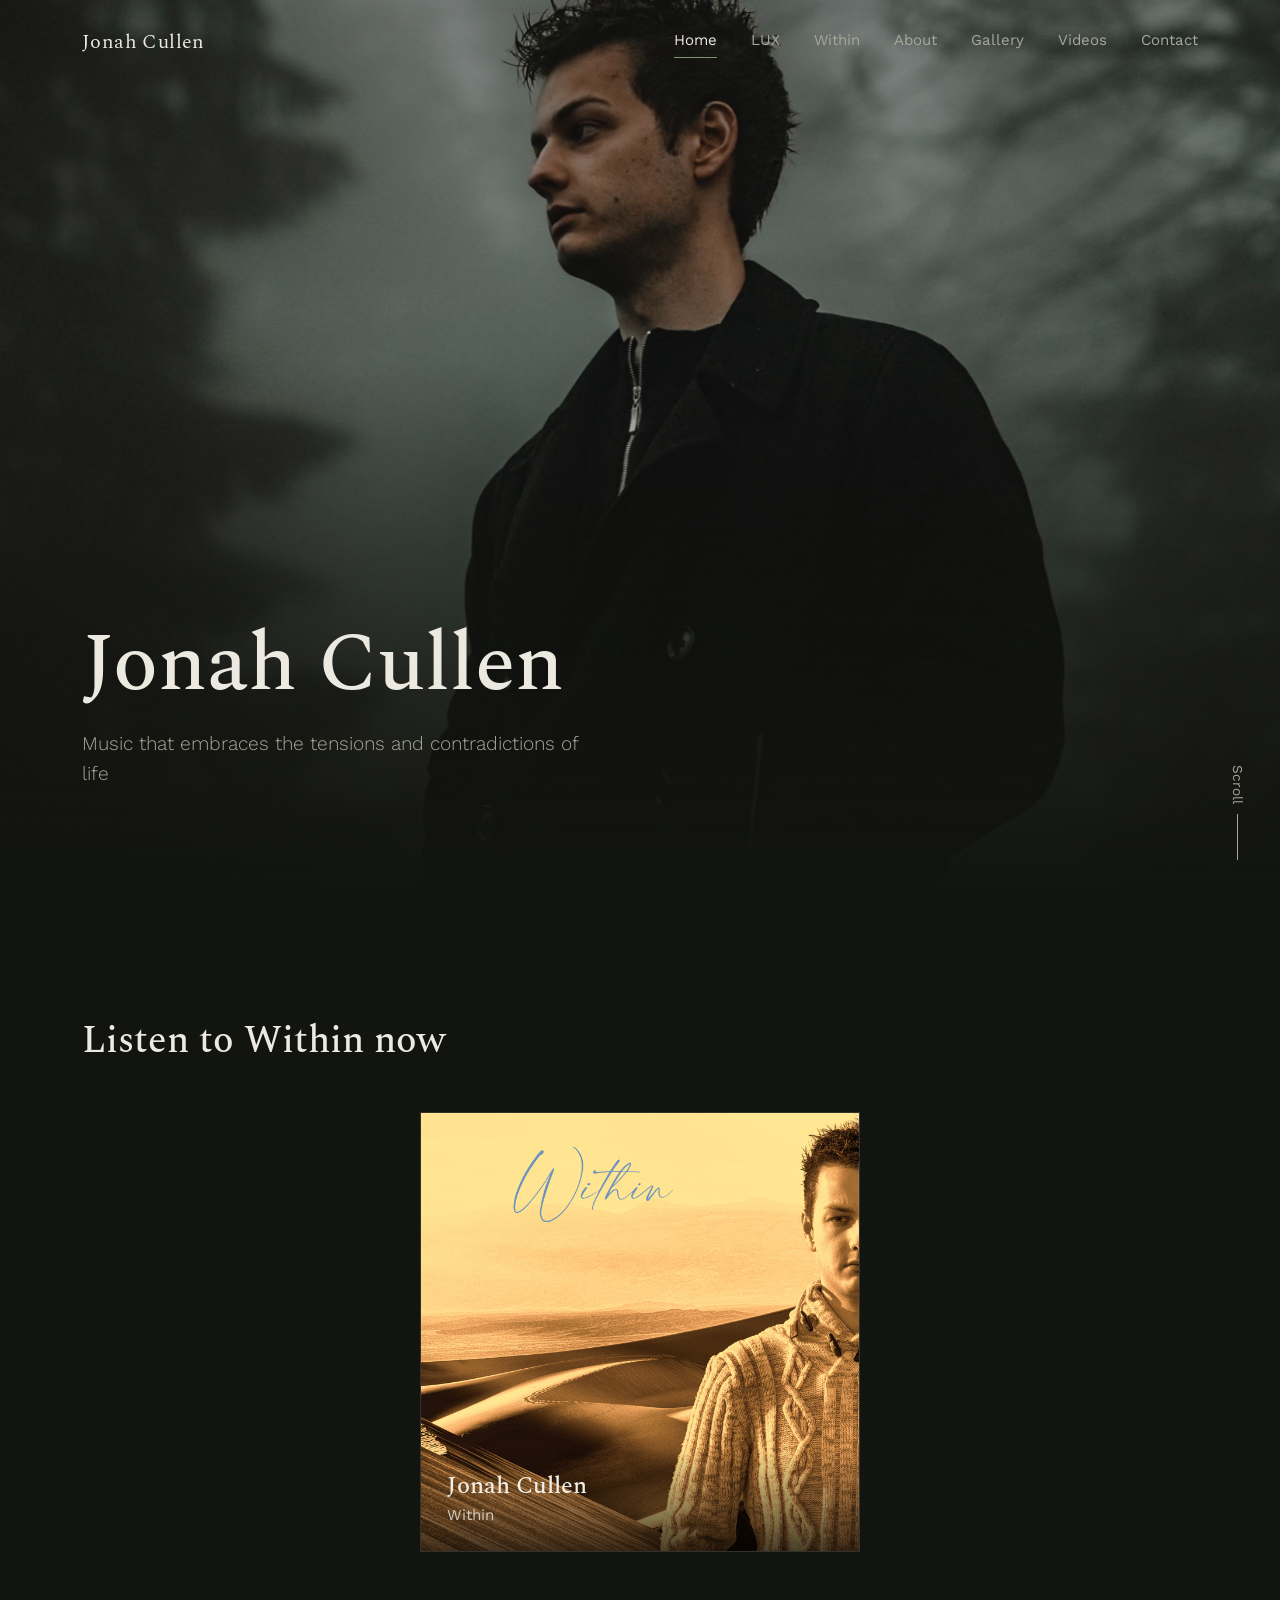
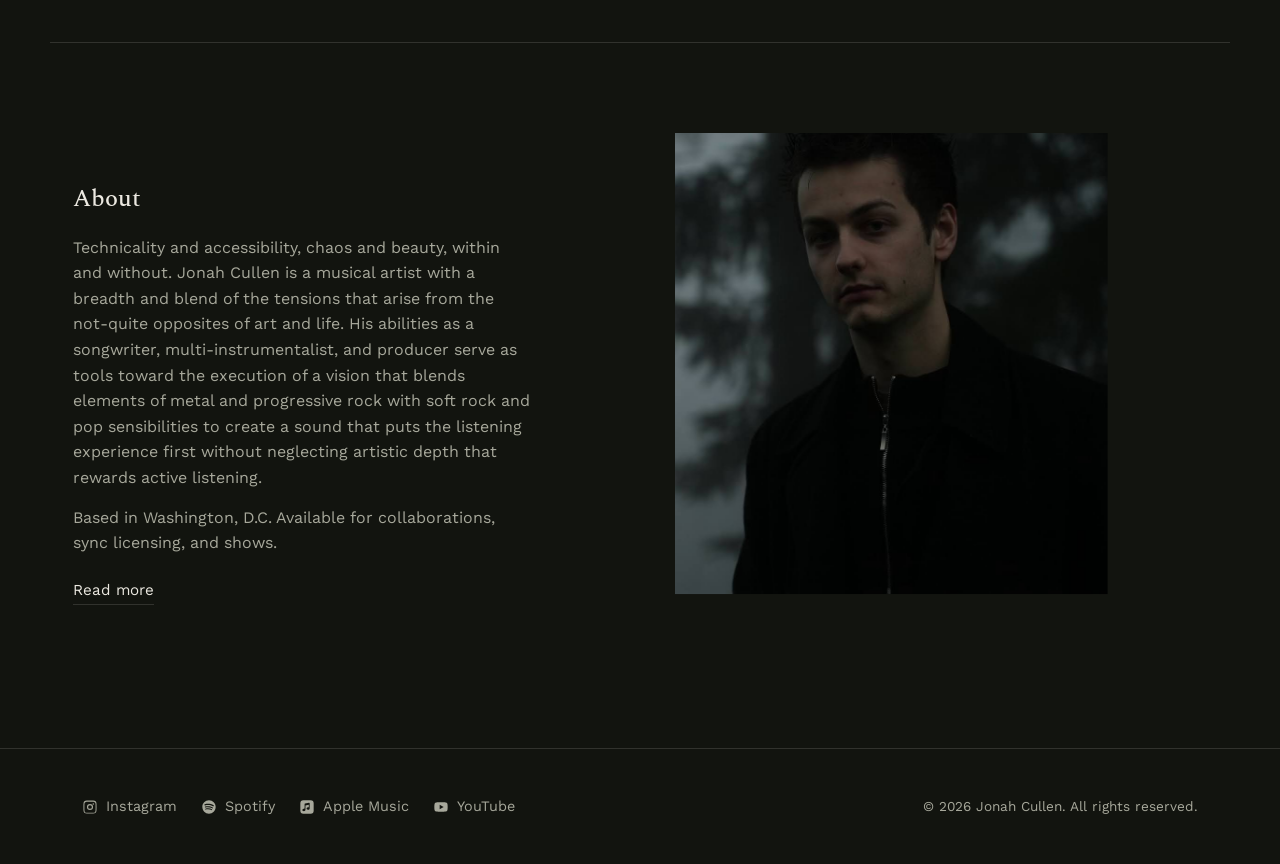
==== commit 70990401: "add gallery and fix Within page" ====
--- a/index.html
+++ b/index.html
@@ -18,6 +18,7 @@
       <a href="lux.html">LUX</a>
       <a href="within.html">Within</a>
       <a href="about.html">About</a>
+      <a href="gallery.html">Gallery</a>
       <a href="videos.html">Videos</a>
       <a href="contact.html">Contact</a>
     </nav>
--- a/style.css
+++ b/style.css
@@ -58,6 +58,39 @@
   --accent-soft: rgba(60, 60, 55, 0.08);
   --line: rgba(42, 42, 39, 0.16);
   --focus: #3c3c37;
+}
+
+/* The Within hero sits on a photo with both light and dark areas, so its
+   title/tagline (and the nav, which floats over the same photo before
+   scrolling) can't safely use the theme's normal dark text color — it
+   would vanish against light parts of the image. Force a fixed light
+   color + shadow here instead, so it stays readable regardless of what's
+   behind it. */
+body.theme-within .hero-content .hero-name,
+body.theme-within .hero-content .hero-tagline,
+body.theme-within .hero-scroll-cue {
+  color: #f2f0e8;
+  text-shadow: 0 2px 14px rgba(0, 0, 0, 0.55);
+}
+
+body.theme-within .hero-scroll-cue::after {
+  background: #f2f0e8;
+}
+
+body.theme-within .site-header:not(.is-scrolled) .logo,
+body.theme-within .site-header:not(.is-scrolled) .site-nav a {
+  color: #f2f0e8;
+  text-shadow: 0 1px 8px rgba(0, 0, 0, 0.5);
+}
+
+body.theme-within .site-header:not(.is-scrolled) .site-nav a.is-active::after {
+  background: #f2f0e8;
+}
+
+body.theme-within .site-header:not(.is-scrolled) .nav-toggle span,
+body.theme-within .site-header:not(.is-scrolled) .nav-toggle span::before,
+body.theme-within .site-header:not(.is-scrolled) .nav-toggle span::after {
+  background: #f2f0e8;
 }
 
 body {
@@ -186,17 +219,19 @@
 /* ----- Hero ----- */
 .hero {
   position: relative;
-  /* On most screens this is simply 100vh. But on very wide/short screens,
-     forcing the box to exactly 100vh can make it wider (relative to its
-     height) than the hero photo itself — which forces object-fit:cover to
-     crop the top/bottom to fill that shape. This grows the box taller than
-     100vh on those screens instead, so the full photo shows with no
-     top/bottom crop. Update the 2384/4240 ratio if you swap in a
-     differently-shaped hero photo (height/width of the actual image, in px). */
-  min-height: max(560px, 100vh, calc(100vw * 2384 / 4240));
+  min-height: 560px;
   overflow: hidden;
   display: flex;
   align-items: flex-end;
+}
+/* Only the home page hero uses this — it grows taller than the section's own
+   height (100vh, or the 78vh set inline on album pages) on very wide/short
+   screens, so the full photo shows without top/bottom cropping. This is
+   tuned to the home photo's specific 4240×2384 shape; if you swap in a
+   differently-shaped photo there, update that ratio to match. Don't add this
+   class to the LUX/Within hero — their shorter 78vh height is intentional. */
+.hero.hero-fit-photo {
+  min-height: max(560px, 100vh, calc(100vw * 2384 / 4240));
 }
 .hero-media {
   position: absolute;
@@ -213,6 +248,13 @@
      to do about it. */
   object-position: 50% 0%;
   will-change: transform;
+}
+/* Within hero photo: nudges which part of the photo is framed so the nav
+   and hero title/tagline land over a clearer area of the image. Increase
+   this value to shift the visible image content upward (crops more off
+   the top); decrease it to shift back down. Adjust and reload to taste. */
+body.theme-within .hero-media img {
+  object-position: 50% 15%;
 }
 .hero-scrim {
   position: absolute;
@@ -490,12 +532,80 @@
   font-variant-numeric: tabular-nums;
   white-space: nowrap;
 }
+.player-error {
+  grid-column: 1 / -1;
+  margin-top: 4px;
+  font-size: 0.85rem;
+  color: #c0453a;
+}
+body.theme-lux .player-error { color: #d98a6a; }
 
 @media (max-width: 560px) {
   .track { grid-template-columns: 28px 32px 1fr; }
   .track-duration { display: none; }
   .player-bar { grid-template-columns: 40px 1fr; }
   .player-time { display: none; }
+}
+
+/* ----- Photo break (standalone photo between sections) ----- */
+.photo-break { padding: 70px 0 90px; }
+.photo-break .wrap { max-width: 640px; }
+.photo-break-frame {
+  position: relative;
+  aspect-ratio: 4 / 5;
+  overflow: hidden;
+  border: 1px solid var(--line);
+}
+.photo-break-img {
+  position: absolute;
+  top: -12%;
+  bottom: -12%;
+  left: 0;
+  right: 0;
+  width: 100%;
+  height: 124%;
+  object-fit: cover;
+  object-position: 50% 20%;
+}
+
+/* ----- Credits section ----- */
+.credits-section { padding: 20px 0 110px; }
+.credits-section .wrap { max-width: 760px; }
+.credits-section h2 { margin-bottom: 8px; }
+.credits-group { margin-top: 40px; }
+.credits-group-title {
+  font-family: var(--serif);
+  font-size: 1.2rem;
+  font-weight: 500;
+  margin-bottom: 6px;
+}
+
+.musician-list {
+  border-top: 1px solid var(--line);
+}
+.musician-list li {
+  padding: 12px 0;
+  border-bottom: 1px solid var(--line);
+  display: grid;
+  grid-template-columns: 180px 1fr;
+  gap: 6px 20px;
+  align-items: baseline;
+}
+.musician-name {
+  font-size: 0.95rem;
+  font-weight: 600;
+}
+.musician-roles {
+  color: var(--text-dim);
+  font-size: 0.92rem;
+}
+.track-note {
+  font-size: 0.85rem;
+  opacity: 0.75;
+}
+
+@media (max-width: 560px) {
+  .musician-list li { grid-template-columns: 1fr; gap: 2px; }
 }
 
 /* ----- Album credits ----- */
@@ -532,6 +642,44 @@
 .bio-block .wrap { max-width: 680px; }
 .bio-block p { color: var(--text-dim); font-size: 1.05rem; }
 .bio-block p + p { margin-top: 18px; }
+
+/* ----- Gallery page ----- */
+.gallery-hero { padding: 150px 0 20px; }
+.gallery-hero h1 { font-size: clamp(2.2rem, 5vw, 3.4rem); }
+.gallery-hero p { color: var(--text-dim); margin-top: 14px; max-width: 50ch; }
+
+.gallery-grid-section { padding: 40px 0 110px; }
+.gallery-grid {
+  column-count: 2;
+  column-gap: 24px;
+}
+
+@media (min-width: 1400px) {
+  .gallery-grid { column-count: 3; }
+}
+
+@media (max-width: 640px) {
+  .gallery-grid { column-count: 1; }
+}
+
+.gallery-item {
+  break-inside: avoid;
+  -webkit-column-break-inside: avoid;
+  margin: 0 0 24px;
+  border: 1px solid var(--line);
+  overflow: hidden;
+  display: inline-block;
+  width: 100%;
+}
+.gallery-item img {
+  width: 100%;
+  height: auto;
+  display: block;
+}
+
+@media (max-width: 640px) {
+  .gallery-grid { column-count: 1; }
+}
 
 /* ----- Videos page ----- */
 .videos-hero { padding: 150px 0 20px; }
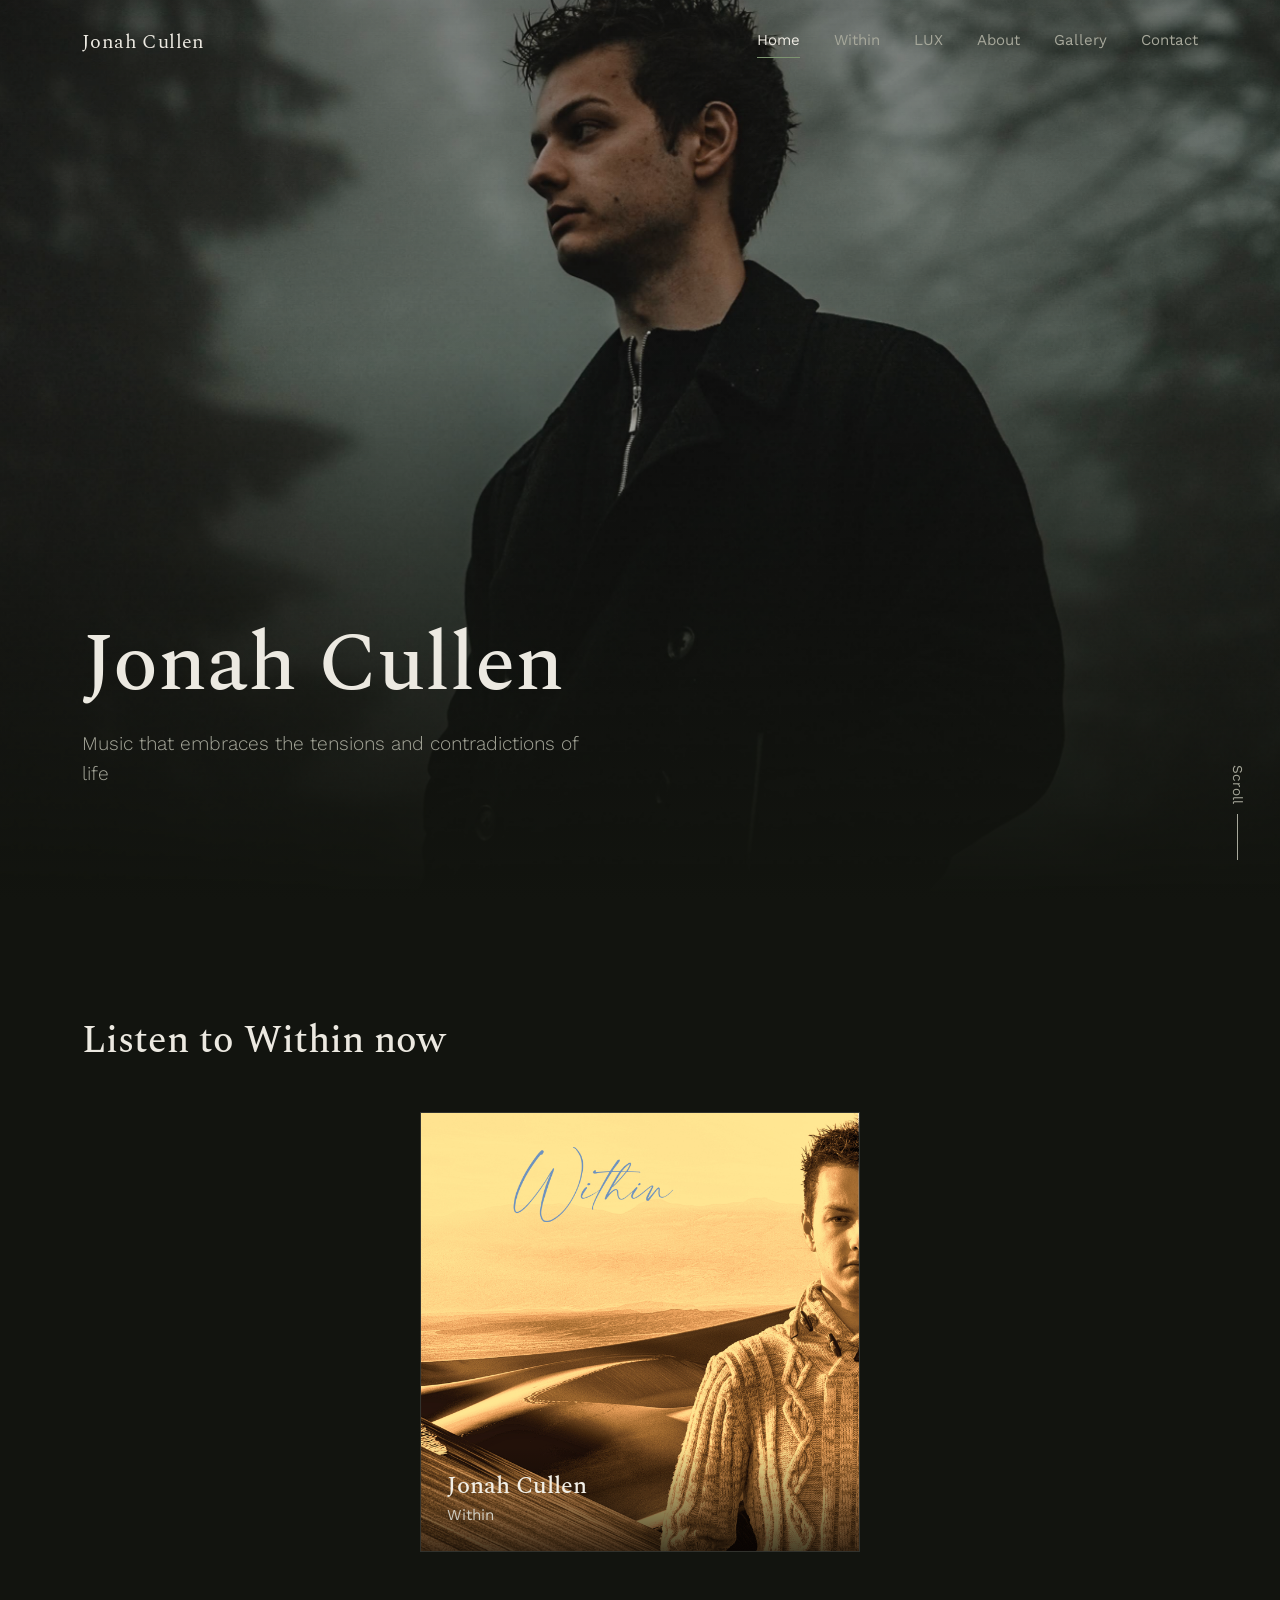
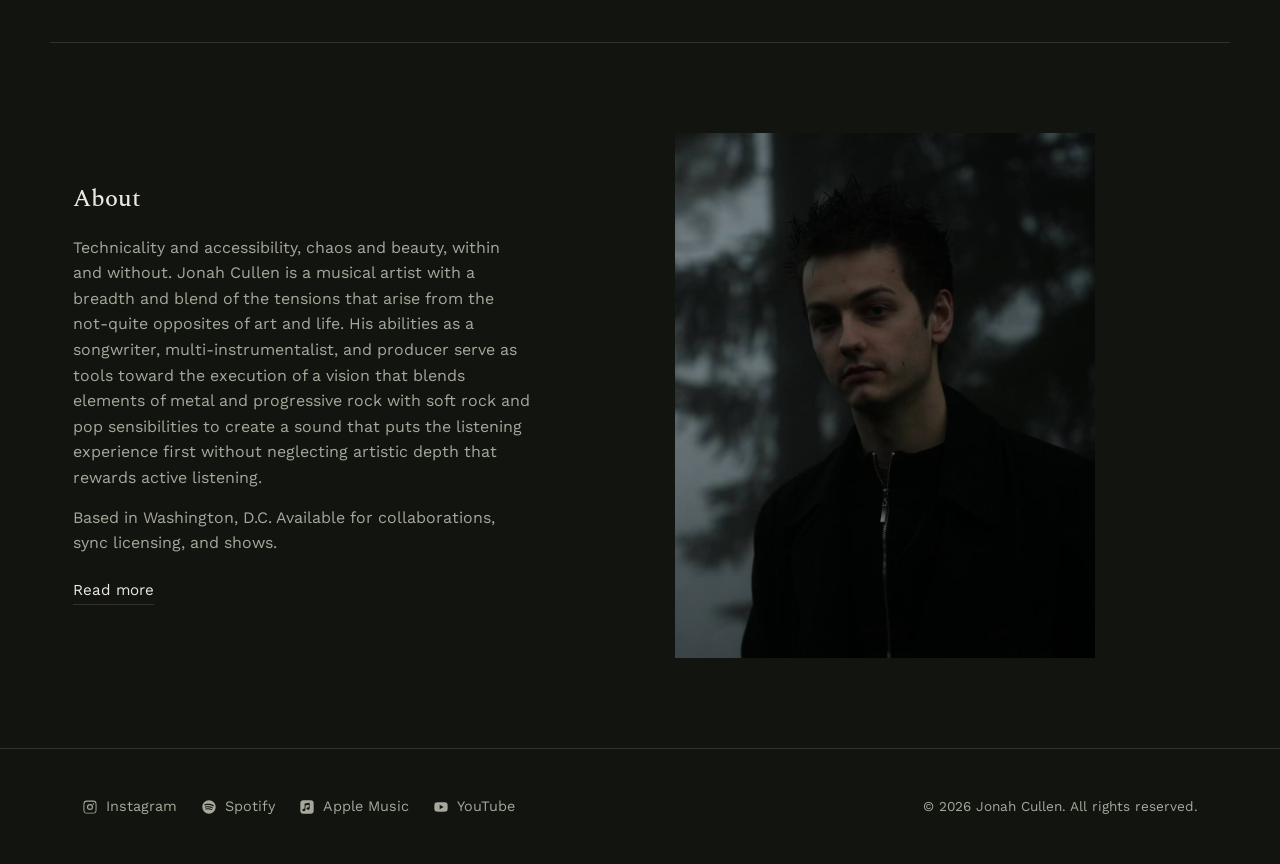
==== commit f497c107: "remove videos tab and reorder tabs" ====
--- a/index.html
+++ b/index.html
@@ -15,11 +15,10 @@
     <button class="nav-toggle" id="navToggle" aria-label="Toggle menu" aria-expanded="false"><span></span></button>
     <nav class="site-nav" id="siteNav">
       <a href="index.html" class="is-active">Home</a>
+      <a href="within.html">Within</a>
       <a href="lux.html">LUX</a>
-      <a href="within.html">Within</a>
       <a href="about.html">About</a>
       <a href="gallery.html">Gallery</a>
-      <a href="videos.html">Videos</a>
       <a href="contact.html">Contact</a>
     </nav>
   </div>
@@ -63,7 +62,7 @@
     <p>Based in Washington, D.C. Available for collaborations, sync licensing, and shows.</p>
     <a href="about.html" class="text-link">Read more</a>
   </div>
-  <div class="split-media" data-parallax data-parallax-speed="0.12">
+  <div class="split-media">
     <!-- If this photo crops oddly, adjust the object-position value on
          .split-media img in style.css (search for "split-media img"). -->
     <img src="images/dark1.jpg" alt="Jonah Cullen, bio photo" class="small-photo">
--- a/style.css
+++ b/style.css
@@ -400,6 +400,17 @@
   object-position: 50% 30%;
 }
 
+/* LUX page's split photo (lux2.jpg) shouldn't be cropped to the shared 4:5
+   box above — this lets it size to its own natural aspect ratio instead,
+   shrinking to fit the column without losing any of the image. Scoped to
+   theme-lux only so the home page bio photo (which uses the same
+   .split-media class) keeps its original cropped framing. */
+body.theme-lux .split-media img {
+  height: auto;
+  aspect-ratio: auto;
+  object-fit: contain;
+}
+
 @media (max-width: 820px) {
   .split { grid-template-columns: 1fr; gap: 34px; padding: 60px 0; }
   .split.split-reverse { direction: ltr; }
@@ -547,9 +558,7 @@
   .player-time { display: none; }
 }
 
-/* ----- Photo break (standalone photo between sections) ----- */
-.photo-break { padding: 70px 0 90px; }
-.photo-break .wrap { max-width: 640px; }
+/* ----- Framed parallax photo (used beside the Within production credits) ----- */
 .photo-break-frame {
   position: relative;
   aspect-ratio: 4 / 5;
@@ -569,9 +578,33 @@
 }
 
 /* ----- Credits section ----- */
-.credits-section { padding: 20px 0 110px; }
+.credits-section { padding: 70px 0 110px; }
 .credits-section .wrap { max-width: 760px; }
 .credits-section h2 { margin-bottom: 8px; }
+
+/* Top credits row: Production list beside the photo. This is wider than the
+   760px column used by the lists below, so it overrides that max-width. */
+.credits-section .wrap.credits-top {
+  max-width: var(--maxw);
+  display: grid;
+  grid-template-columns: minmax(0, 1.1fr) minmax(0, 0.9fr);
+  gap: 70px;
+  align-items: center;
+  margin-bottom: 30px;
+}
+
+@media (max-width: 820px) {
+  .credits-section .wrap.credits-top {
+    grid-template-columns: 1fr;
+    gap: 40px;
+  }
+  .credits-top .photo-break-frame {
+    max-width: 420px;
+    width: 100%;
+    margin: 0 auto;
+  }
+}
+
 .credits-group { margin-top: 40px; }
 .credits-group-title {
   font-family: var(--serif);
@@ -649,6 +682,14 @@
 .gallery-hero p { color: var(--text-dim); margin-top: 14px; max-width: 50ch; }
 
 .gallery-grid-section { padding: 40px 0 110px; }
+.gallery-section-title {
+  font-size: clamp(1.3rem, 2.4vw, 1.7rem);
+  font-weight: 500;
+  margin: 50px 0 24px;
+}
+.gallery-section-title:first-of-type {
+  margin-top: 0;
+}
 .gallery-grid {
   column-count: 2;
   column-gap: 24px;
@@ -675,10 +716,6 @@
   width: 100%;
   height: auto;
   display: block;
-}
-
-@media (max-width: 640px) {
-  .gallery-grid { column-count: 1; }
 }
 
 /* ----- Videos page ----- */
@@ -734,6 +771,14 @@
 }
 .field textarea { resize: vertical; min-height: 130px; }
 .field input:focus, .field textarea:focus { border-color: var(--accent); outline: none; }
+
+.form-status {
+  margin-top: 4px;
+  font-size: 0.9rem;
+}
+.form-status-success { color: var(--accent); }
+.form-status-error { color: #c0453a; }
+body.theme-lux .form-status-error { color: #d98a6a; }
 
 .contact-direct h2 { margin-bottom: 18px; font-size: 1.3rem; }
 .contact-direct p { color: var(--text-dim); }
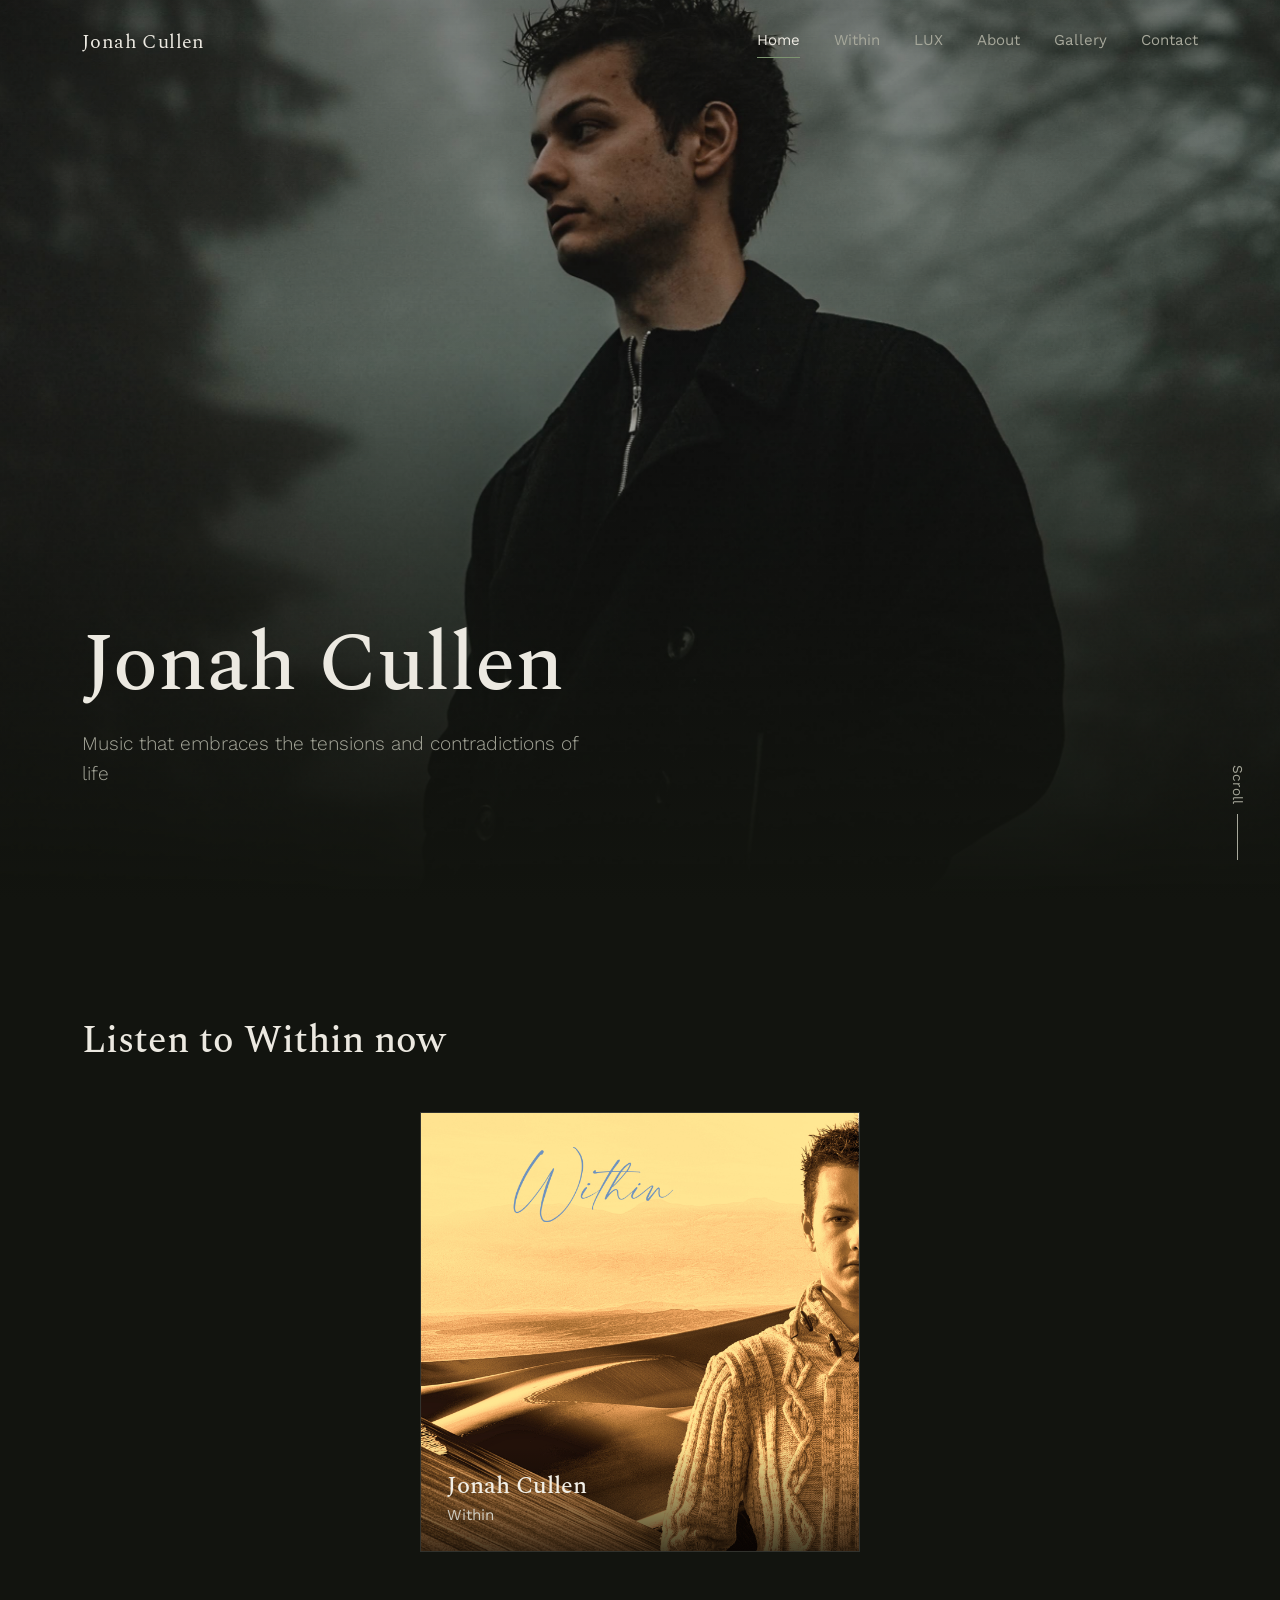
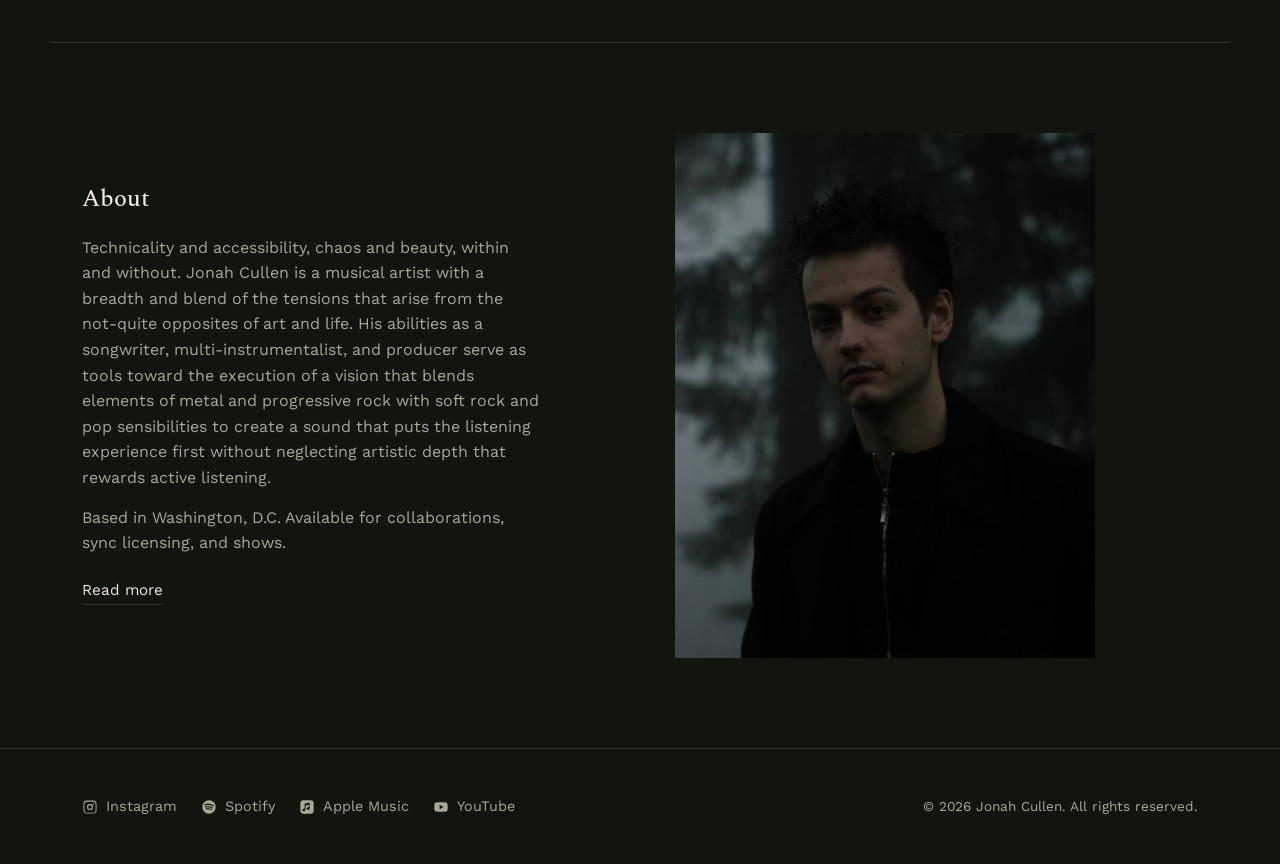
==== commit d321716c: "fix alignment in credits" ====
--- a/index.html
+++ b/index.html
@@ -56,7 +56,7 @@
 <hr class="rule">
 
 <section class="split">
-  <div class="split-text wrap" style="padding:0;">
+  <div class="split-text">
     <h2>About</h2>
     <p>Technicality and accessibility, chaos and beauty, within and without. Jonah Cullen is a musical artist with a breadth and blend of the tensions that arise from the not-quite opposites of art and life. His abilities as a songwriter, multi-instrumentalist, and producer serve as tools toward the execution of a vision that blends elements of metal and progressive rock with soft rock and pop sensibilities to create a sound that puts the listening experience first without neglecting artistic depth that rewards active listening.</p>
     <p>Based in Washington, D.C. Available for collaborations, sync licensing, and shows.</p>
--- a/style.css
+++ b/style.css
@@ -91,6 +91,19 @@
 body.theme-within .site-header:not(.is-scrolled) .nav-toggle span::before,
 body.theme-within .site-header:not(.is-scrolled) .nav-toggle span::after {
   background: #f2f0e8;
+}
+
+/* On mobile, the tagline sits over a lighter part of the Within hero photo
+   (the crop shifts at narrow/tall aspect ratios), so the light text above
+   becomes unreadable there even though it works on desktop. Flip just the
+   tagline to the theme's normal dark text at this size, with a light halo
+   instead of a dark one for contrast against any darker patches. The title
+   isn't included here since it reportedly stays readable on mobile as-is. */
+@media (max-width: 780px) {
+  body.theme-within .hero-content .hero-tagline {
+    color: #2a2a27;
+    text-shadow: 0 2px 10px rgba(255, 255, 255, 0.55);
+  }
 }
 
 body {
@@ -377,7 +390,9 @@
 
 /* ----- Two-column intro / bio sections ----- */
 .split {
-  padding: 90px 0;
+  max-width: var(--maxw);
+  margin: 0 auto;
+  padding: 90px 32px;
   display: grid;
   grid-template-columns: 1fr 1fr;
   gap: 70px;
@@ -412,7 +427,7 @@
 }
 
 @media (max-width: 820px) {
-  .split { grid-template-columns: 1fr; gap: 34px; padding: 60px 0; }
+  .split { grid-template-columns: 1fr; gap: 34px; padding: 60px 32px; }
   .split.split-reverse { direction: ltr; }
 }
 
